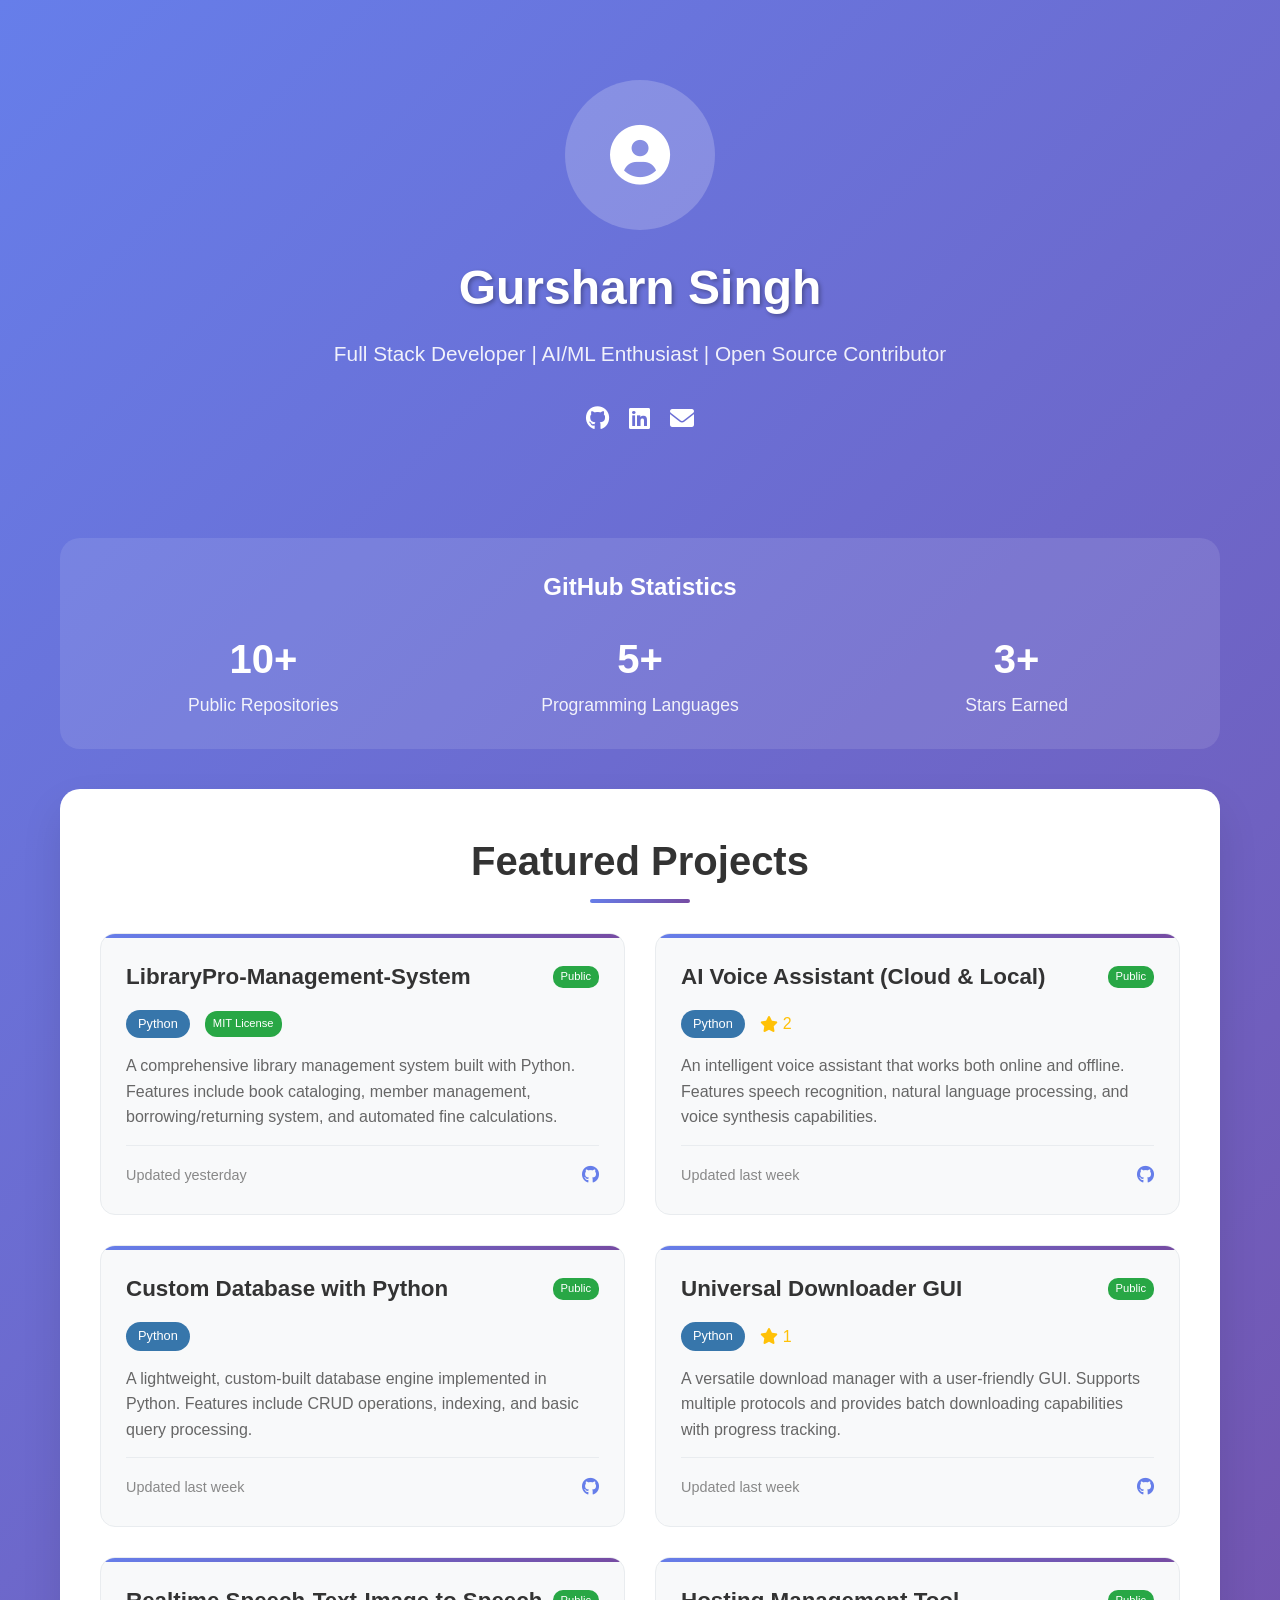
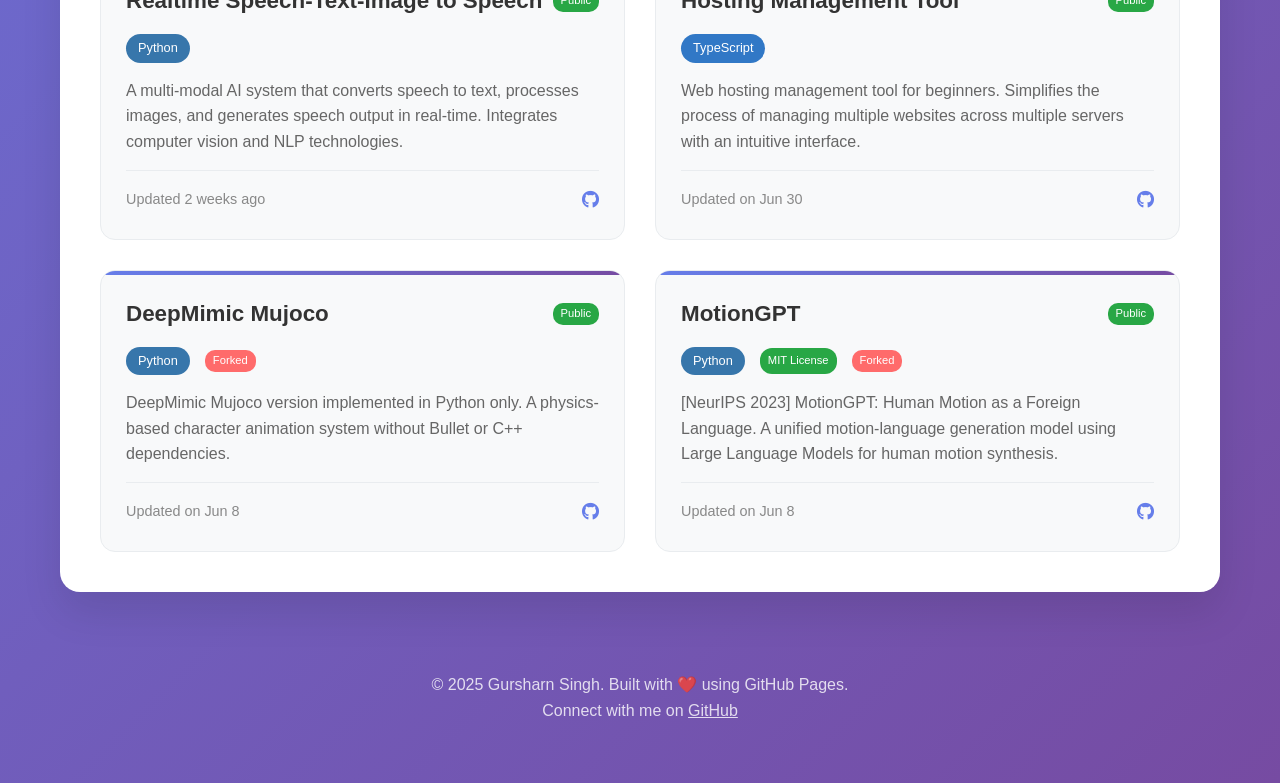
==== index.html @ 521e080c "webpage" ====
<!DOCTYPE html>
<html lang="en">
  <head>
    <meta charset="UTF-8" />
    <meta name="viewport" content="width=device-width, initial-scale=1.0" />
    <title>Gursharn Singh - Developer Portfolio</title>
    <link
      href="https://cdnjs.cloudflare.com/ajax/libs/font-awesome/6.0.0/css/all.min.css"
      rel="stylesheet"
    />
    <style>
      * {
        margin: 0;
        padding: 0;
        box-sizing: border-box;
      }

      body {
        font-family: "Segoe UI", Tahoma, Geneva, Verdana, sans-serif;
        line-height: 1.6;
        color: #333;
        background: linear-gradient(135deg, #667eea 0%, #764ba2 100%);
        min-height: 100vh;
      }

      .container {
        max-width: 1200px;
        margin: 0 auto;
        padding: 20px;
      }

      header {
        text-align: center;
        color: white;
        margin-bottom: 40px;
        padding: 60px 0;
      }

      .profile-img {
        width: 150px;
        height: 150px;
        border-radius: 50%;
        margin: 0 auto 20px;
        background: rgba(255, 255, 255, 0.2);
        display: flex;
        align-items: center;
        justify-content: center;
        font-size: 60px;
        color: white;
      }

      h1 {
        font-size: 3em;
        margin-bottom: 10px;
        text-shadow: 2px 2px 4px rgba(0, 0, 0, 0.3);
      }

      .tagline {
        font-size: 1.3em;
        opacity: 0.9;
        margin-bottom: 30px;
      }

      .social-links {
        display: flex;
        justify-content: center;
        gap: 20px;
        margin-top: 20px;
      }

      .social-links a {
        color: white;
        font-size: 1.5em;
        text-decoration: none;
        transition: transform 0.3s ease;
      }

      .social-links a:hover {
        transform: scale(1.2);
      }

      .projects-section {
        background: white;
        border-radius: 20px;
        padding: 40px;
        box-shadow: 0 20px 40px rgba(0, 0, 0, 0.1);
        margin-bottom: 40px;
      }

      .section-title {
        text-align: center;
        font-size: 2.5em;
        margin-bottom: 40px;
        color: #333;
        position: relative;
      }

      .section-title::after {
        content: "";
        position: absolute;
        bottom: -10px;
        left: 50%;
        transform: translateX(-50%);
        width: 100px;
        height: 4px;
        background: linear-gradient(135deg, #667eea 0%, #764ba2 100%);
        border-radius: 2px;
      }

      .projects-grid {
        display: grid;
        grid-template-columns: repeat(auto-fit, minmax(350px, 1fr));
        gap: 30px;
        margin-top: 40px;
      }

      .project-card {
        background: #f8f9fa;
        border-radius: 15px;
        padding: 25px;
        transition: all 0.3s ease;
        border: 1px solid #e9ecef;
        position: relative;
        overflow: hidden;
      }

      .project-card::before {
        content: "";
        position: absolute;
        top: 0;
        left: 0;
        width: 100%;
        height: 4px;
        background: linear-gradient(135deg, #667eea 0%, #764ba2 100%);
      }

      .project-card:hover {
        transform: translateY(-5px);
        box-shadow: 0 15px 30px rgba(0, 0, 0, 0.15);
      }

      .project-header {
        display: flex;
        align-items: center;
        justify-content: space-between;
        margin-bottom: 15px;
      }

      .project-title {
        font-size: 1.4em;
        font-weight: 600;
        color: #333;
        text-decoration: none;
      }

      .project-title:hover {
        color: #667eea;
      }

      .project-meta {
        display: flex;
        align-items: center;
        gap: 15px;
        margin-bottom: 15px;
      }

      .language-tag {
        background: #667eea;
        color: white;
        padding: 4px 12px;
        border-radius: 20px;
        font-size: 0.8em;
        font-weight: 500;
      }

      .language-tag.python {
        background: #3776ab;
      }

      .language-tag.typescript {
        background: #3178c6;
      }

      .license-tag {
        background: #28a745;
        color: white;
        padding: 4px 8px;
        border-radius: 12px;
        font-size: 0.7em;
      }

      .stars {
        display: flex;
        align-items: center;
        gap: 5px;
        color: #ffc107;
      }

      .project-description {
        color: #666;
        line-height: 1.6;
        margin-bottom: 15px;
      }

      .project-footer {
        display: flex;
        justify-content: space-between;
        align-items: center;
        padding-top: 15px;
        border-top: 1px solid #e9ecef;
      }

      .updated-time {
        color: #888;
        font-size: 0.9em;
      }

      .project-links {
        display: flex;
        gap: 10px;
      }

      .project-links a {
        color: #667eea;
        text-decoration: none;
        font-size: 1.1em;
        transition: color 0.3s ease;
      }

      .project-links a:hover {
        color: #764ba2;
      }

      .visibility-badge {
        background: #6c757d;
        color: white;
        padding: 2px 8px;
        border-radius: 10px;
        font-size: 0.7em;
        font-weight: 500;
      }

      .visibility-badge.public {
        background: #28a745;
      }

      .visibility-badge.private {
        background: #dc3545;
      }

      .stats-section {
        background: rgba(255, 255, 255, 0.1);
        border-radius: 20px;
        padding: 30px;
        text-align: center;
        color: white;
        margin-bottom: 40px;
      }

      .stats-grid {
        display: grid;
        grid-template-columns: repeat(auto-fit, minmax(200px, 1fr));
        gap: 30px;
        margin-top: 20px;
      }

      .stat-item {
        text-align: center;
      }

      .stat-number {
        font-size: 2.5em;
        font-weight: bold;
        display: block;
      }

      .stat-label {
        font-size: 1.1em;
        opacity: 0.9;
      }

      footer {
        text-align: center;
        color: white;
        padding: 40px 0;
        opacity: 0.8;
      }

      @media (max-width: 768px) {
        .container {
          padding: 10px;
        }

        h1 {
          font-size: 2.2em;
        }

        .projects-grid {
          grid-template-columns: 1fr;
          gap: 20px;
        }

        .project-header {
          flex-direction: column;
          align-items: flex-start;
        }
      }
    </style>
  </head>
  <body>
    <div class="container">
      <header>
        <div class="profile-img">
          <i class="fas fa-user-circle"></i>
        </div>
        <h1>Gursharn Singh</h1>
        <p class="tagline">
          Full Stack Developer | AI/ML Enthusiast | Open Source Contributor
        </p>
        <div class="social-links">
          <a
            href="https://github.com/GURSHARN219"
            target="_blank"
            title="GitHub"
          >
            <i class="fab fa-github"></i>
          </a>
          <a
            href="https://linkedin.com/in/gursharn219"
            target="_blank"
            title="LinkedIn"
          >
            <i class="fab fa-linkedin"></i>
          </a>
          <a href="mailto:your.email@example.com" title="Email">
            <i class="fas fa-envelope"></i>
          </a>
        </div>
      </header>

      <div class="stats-section">
        <h2>GitHub Statistics</h2>
        <div class="stats-grid">
          <div class="stat-item">
            <span class="stat-number">10+</span>
            <span class="stat-label">Public Repositories</span>
          </div>
          <div class="stat-item">
            <span class="stat-number">5+</span>
            <span class="stat-label">Programming Languages</span>
          </div>
          <div class="stat-item">
            <span class="stat-number">3+</span>
            <span class="stat-label">Stars Earned</span>
          </div>
        </div>
      </div>

      <section class="projects-section">
        <h2 class="section-title">Featured Projects</h2>
        <div class="projects-grid">
          <div class="project-card">
            <div class="project-header">
              <a
                href="https://github.com/GURSHARN219/LibraryPro-Management-System"
                class="project-title"
                target="_blank"
              >
                LibraryPro-Management-System
              </a>
              <span class="visibility-badge public">Public</span>
            </div>
            <div class="project-meta">
              <span class="language-tag python">Python</span>
              <span class="license-tag">MIT License</span>
            </div>
            <div class="project-description">
              A comprehensive library management system built with Python.
              Features include book cataloging, member management,
              borrowing/returning system, and automated fine calculations.
            </div>
            <div class="project-footer">
              <span class="updated-time">Updated yesterday</span>
              <div class="project-links">
                <a
                  href="https://github.com/GURSHARN219/LibraryPro-Management-System"
                  target="_blank"
                  title="View Repository"
                >
                  <i class="fab fa-github"></i>
                </a>
              </div>
            </div>
          </div>

          <div class="project-card">
            <div class="project-header">
              <a
                href="https://github.com/GURSHARN219/AI_voice_Assistant_both_cloud_local"
                class="project-title"
                target="_blank"
              >
                AI Voice Assistant (Cloud & Local)
              </a>
              <span class="visibility-badge public">Public</span>
            </div>
            <div class="project-meta">
              <span class="language-tag python">Python</span>
              <div class="stars">
                <i class="fas fa-star"></i>
                <span>2</span>
              </div>
            </div>
            <div class="project-description">
              An intelligent voice assistant that works both online and offline.
              Features speech recognition, natural language processing, and
              voice synthesis capabilities.
            </div>
            <div class="project-footer">
              <span class="updated-time">Updated last week</span>
              <div class="project-links">
                <a
                  href="https://github.com/GURSHARN219/AI_voice_Assistant_both_cloud_local"
                  target="_blank"
                  title="View Repository"
                >
                  <i class="fab fa-github"></i>
                </a>
              </div>
            </div>
          </div>

          <div class="project-card">
            <div class="project-header">
              <a
                href="https://github.com/GURSHARN219/custom-database-with-python"
                class="project-title"
                target="_blank"
              >
                Custom Database with Python
              </a>
              <span class="visibility-badge public">Public</span>
            </div>
            <div class="project-meta">
              <span class="language-tag python">Python</span>
            </div>
            <div class="project-description">
              A lightweight, custom-built database engine implemented in Python.
              Features include CRUD operations, indexing, and basic query
              processing.
            </div>
            <div class="project-footer">
              <span class="updated-time">Updated last week</span>
              <div class="project-links">
                <a
                  href="https://github.com/GURSHARN219/custom-database-with-python"
                  target="_blank"
                  title="View Repository"
                >
                  <i class="fab fa-github"></i>
                </a>
              </div>
            </div>
          </div>

          <div class="project-card">
            <div class="project-header">
              <a
                href="https://github.com/GURSHARN219/Universal-Downloader-GUI"
                class="project-title"
                target="_blank"
              >
                Universal Downloader GUI
              </a>
              <span class="visibility-badge public">Public</span>
            </div>
            <div class="project-meta">
              <span class="language-tag python">Python</span>
              <div class="stars">
                <i class="fas fa-star"></i>
                <span>1</span>
              </div>
            </div>
            <div class="project-description">
              A versatile download manager with a user-friendly GUI. Supports
              multiple protocols and provides batch downloading capabilities
              with progress tracking.
            </div>
            <div class="project-footer">
              <span class="updated-time">Updated last week</span>
              <div class="project-links">
                <a
                  href="https://github.com/GURSHARN219/Universal-Downloader-GUI"
                  target="_blank"
                  title="View Repository"
                >
                  <i class="fab fa-github"></i>
                </a>
              </div>
            </div>
          </div>

          <div class="project-card">
            <div class="project-header">
              <a
                href="https://github.com/GURSHARN219/realtime_speech-text-img2Speech"
                class="project-title"
                target="_blank"
              >
                Realtime Speech-Text-Image to Speech
              </a>
              <span class="visibility-badge public">Public</span>
            </div>
            <div class="project-meta">
              <span class="language-tag python">Python</span>
            </div>
            <div class="project-description">
              A multi-modal AI system that converts speech to text, processes
              images, and generates speech output in real-time. Integrates
              computer vision and NLP technologies.
            </div>
            <div class="project-footer">
              <span class="updated-time">Updated 2 weeks ago</span>
              <div class="project-links">
                <a
                  href="https://github.com/GURSHARN219/realtime_speech-text-img2Speech"
                  target="_blank"
                  title="View Repository"
                >
                  <i class="fab fa-github"></i>
                </a>
              </div>
            </div>
          </div>

          <div class="project-card">
            <div class="project-header">
              <a
                href="https://github.com/GURSHARN219/hosting-manage"
                class="project-title"
                target="_blank"
              >
                Hosting Management Tool
              </a>
              <span class="visibility-badge public">Public</span>
            </div>
            <div class="project-meta">
              <span class="language-tag typescript">TypeScript</span>
            </div>
            <div class="project-description">
              Web hosting management tool for beginners. Simplifies the process
              of managing multiple websites across multiple servers with an
              intuitive interface.
            </div>
            <div class="project-footer">
              <span class="updated-time">Updated on Jun 30</span>
              <div class="project-links">
                <a
                  href="https://github.com/GURSHARN219/hosting-manage"
                  target="_blank"
                  title="View Repository"
                >
                  <i class="fab fa-github"></i>
                </a>
              </div>
            </div>
          </div>

          <div class="project-card">
            <div class="project-header">
              <a
                href="https://github.com/GURSHARN219/DeepMimic_mujoco"
                class="project-title"
                target="_blank"
              >
                DeepMimic Mujoco
              </a>
              <span class="visibility-badge public">Public</span>
            </div>
            <div class="project-meta">
              <span class="language-tag python">Python</span>
              <span
                style="
                  background: #ff6b6b;
                  color: white;
                  padding: 2px 8px;
                  border-radius: 10px;
                  font-size: 0.7em;
                "
                >Forked</span
              >
            </div>
            <div class="project-description">
              DeepMimic Mujoco version implemented in Python only. A
              physics-based character animation system without Bullet or C++
              dependencies.
            </div>
            <div class="project-footer">
              <span class="updated-time">Updated on Jun 8</span>
              <div class="project-links">
                <a
                  href="https://github.com/GURSHARN219/DeepMimic_mujoco"
                  target="_blank"
                  title="View Repository"
                >
                  <i class="fab fa-github"></i>
                </a>
              </div>
            </div>
          </div>

          <div class="project-card">
            <div class="project-header">
              <a
                href="https://github.com/GURSHARN219/MotionGPT"
                class="project-title"
                target="_blank"
              >
                MotionGPT
              </a>
              <span class="visibility-badge public">Public</span>
            </div>
            <div class="project-meta">
              <span class="language-tag python">Python</span>
              <span class="license-tag">MIT License</span>
              <span
                style="
                  background: #ff6b6b;
                  color: white;
                  padding: 2px 8px;
                  border-radius: 10px;
                  font-size: 0.7em;
                "
                >Forked</span
              >
            </div>
            <div class="project-description">
              [NeurIPS 2023] MotionGPT: Human Motion as a Foreign Language. A
              unified motion-language generation model using Large Language
              Models for human motion synthesis.
            </div>
            <div class="project-footer">
              <span class="updated-time">Updated on Jun 8</span>
              <div class="project-links">
                <a
                  href="https://github.com/GURSHARN219/MotionGPT"
                  target="_blank"
                  title="View Repository"
                >
                  <i class="fab fa-github"></i>
                </a>
              </div>
            </div>
          </div>
        </div>
      </section>

      <footer>
        <p>&copy; 2025 Gursharn Singh. Built with ❤️ using GitHub Pages.</p>
        <p>
          Connect with me on
          <a
            href="https://github.com/GURSHARN219"
            style="color: #fff; text-decoration: underline"
            >GitHub</a
          >
        </p>
      </footer>
    </div>

    <script>
      // Add smooth scrolling
      document.querySelectorAll('a[href^="#"]').forEach((anchor) => {
        anchor.addEventListener("click", function (e) {
          e.preventDefault();
          document.querySelector(this.getAttribute("href")).scrollIntoView({
            behavior: "smooth",
          });
        });
      });

      // Add loading animation for project cards
      const observerOptions = {
        threshold: 0.1,
        rootMargin: "0px 0px -50px 0px",
      };

      const observer = new IntersectionObserver((entries) => {
        entries.forEach((entry) => {
          if (entry.isIntersecting) {
            entry.target.style.opacity = "1";
            entry.target.style.transform = "translateY(0)";
          }
        });
      }, observerOptions);

      // Initially hide project cards and observe them
      document.querySelectorAll(".project-card").forEach((card, index) => {
        card.style.opacity = "0";
        card.style.transform = "translateY(30px)";
        card.style.transition = `opacity 0.6s ease ${
          index * 0.1
        }s, transform 0.6s ease ${index * 0.1}s`;
        observer.observe(card);
      });
    </script>
  </body>
</html>
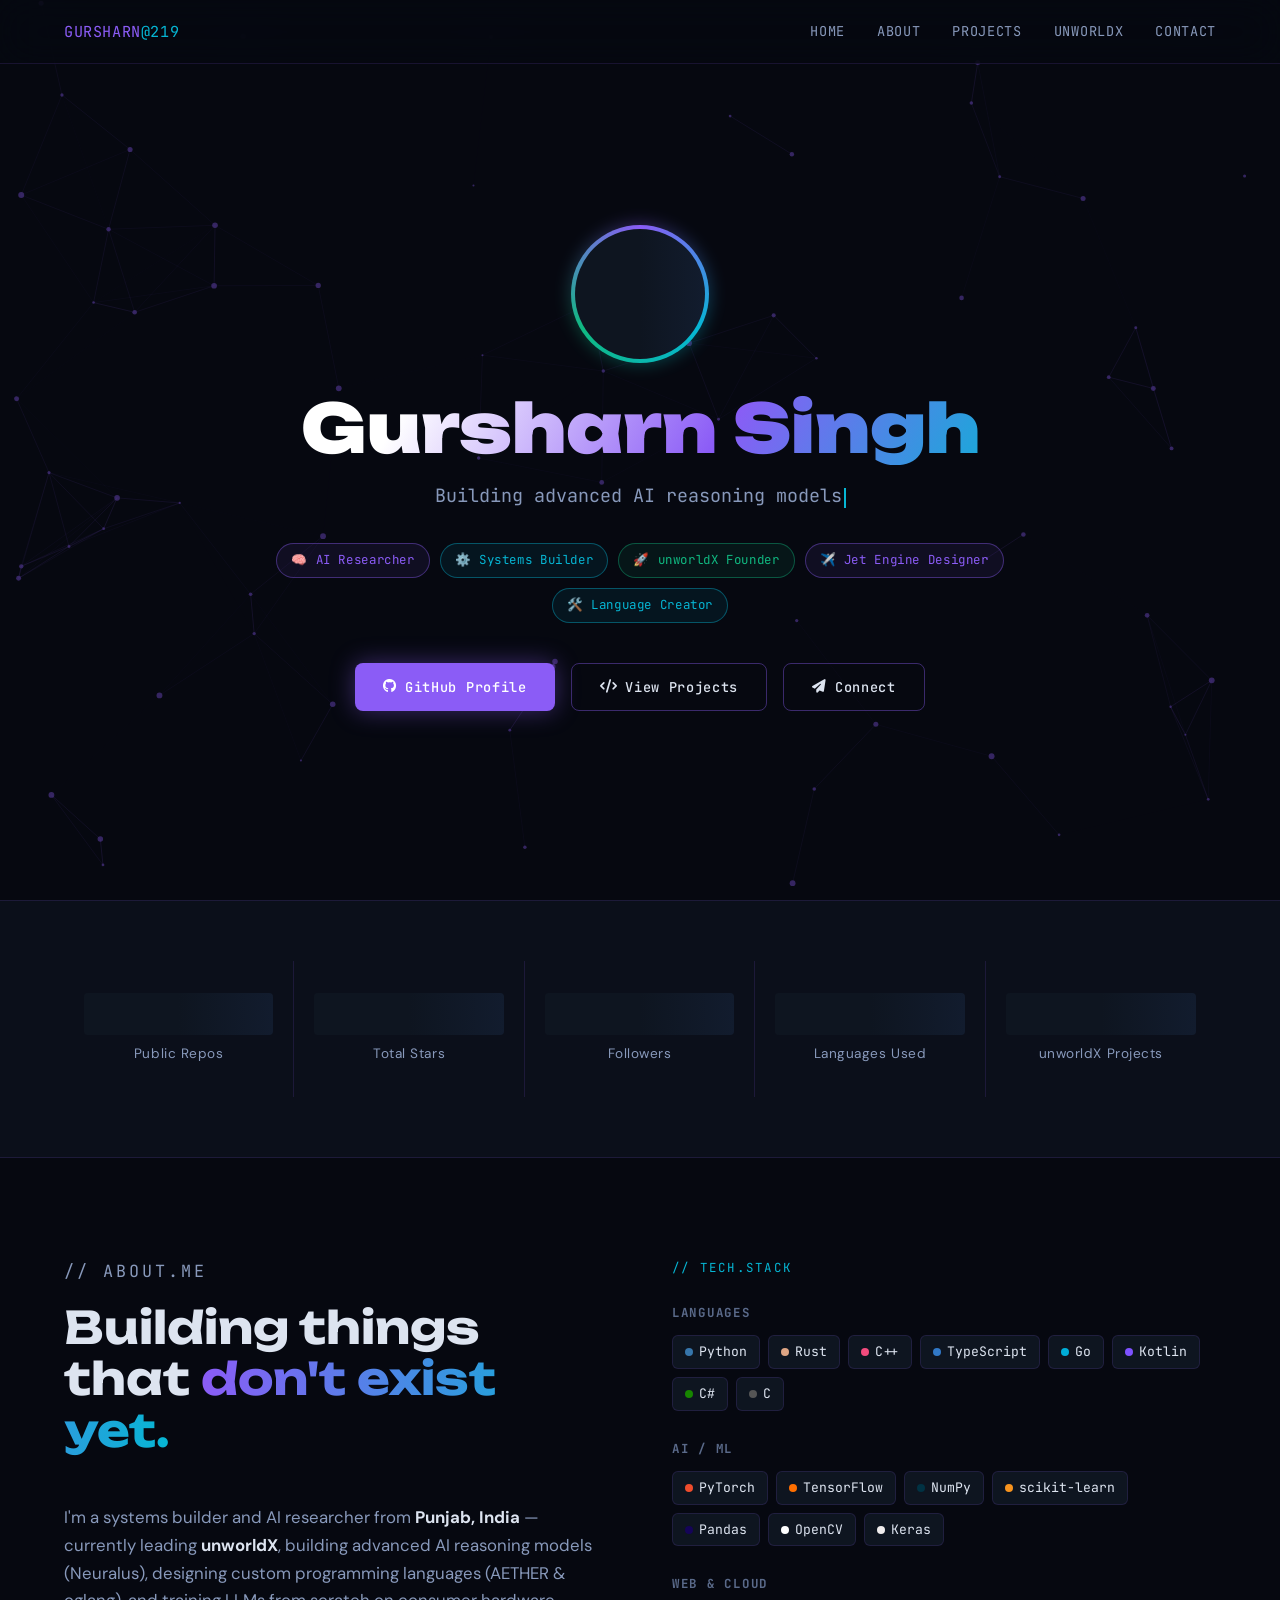
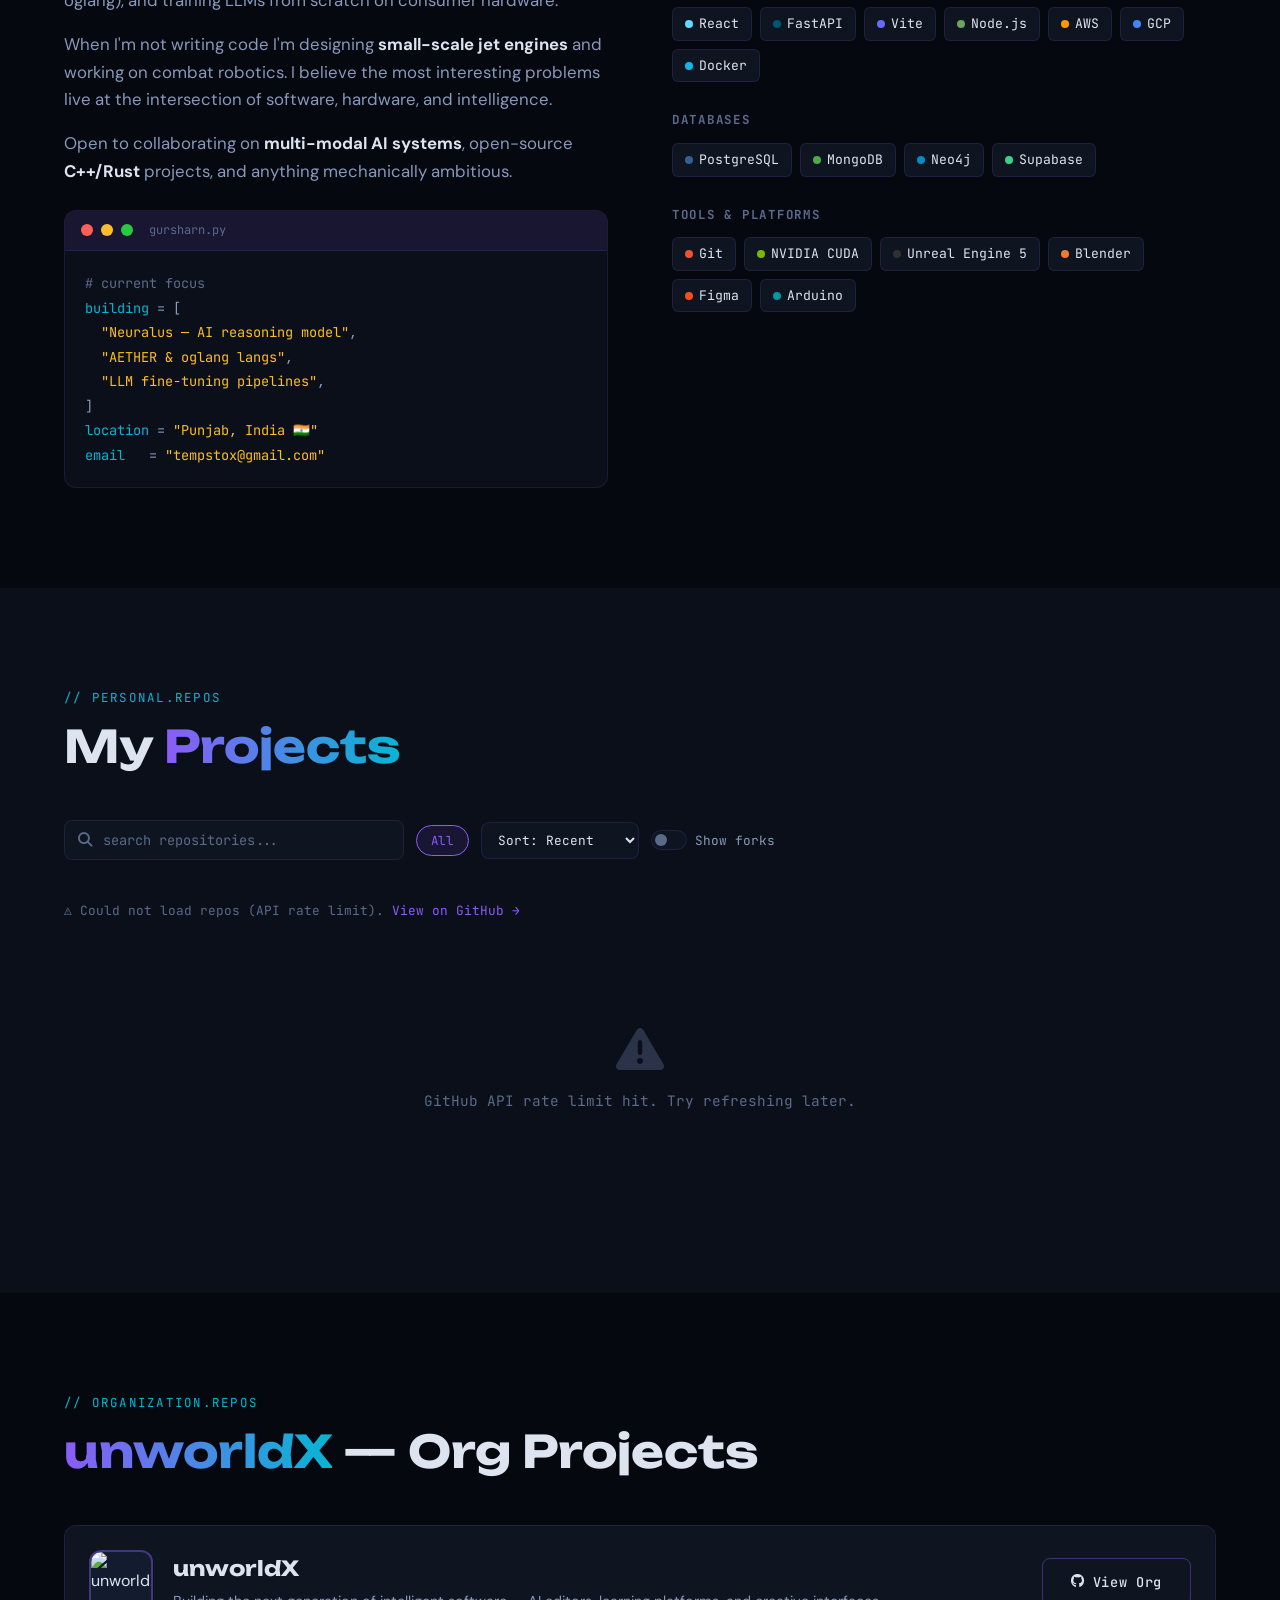
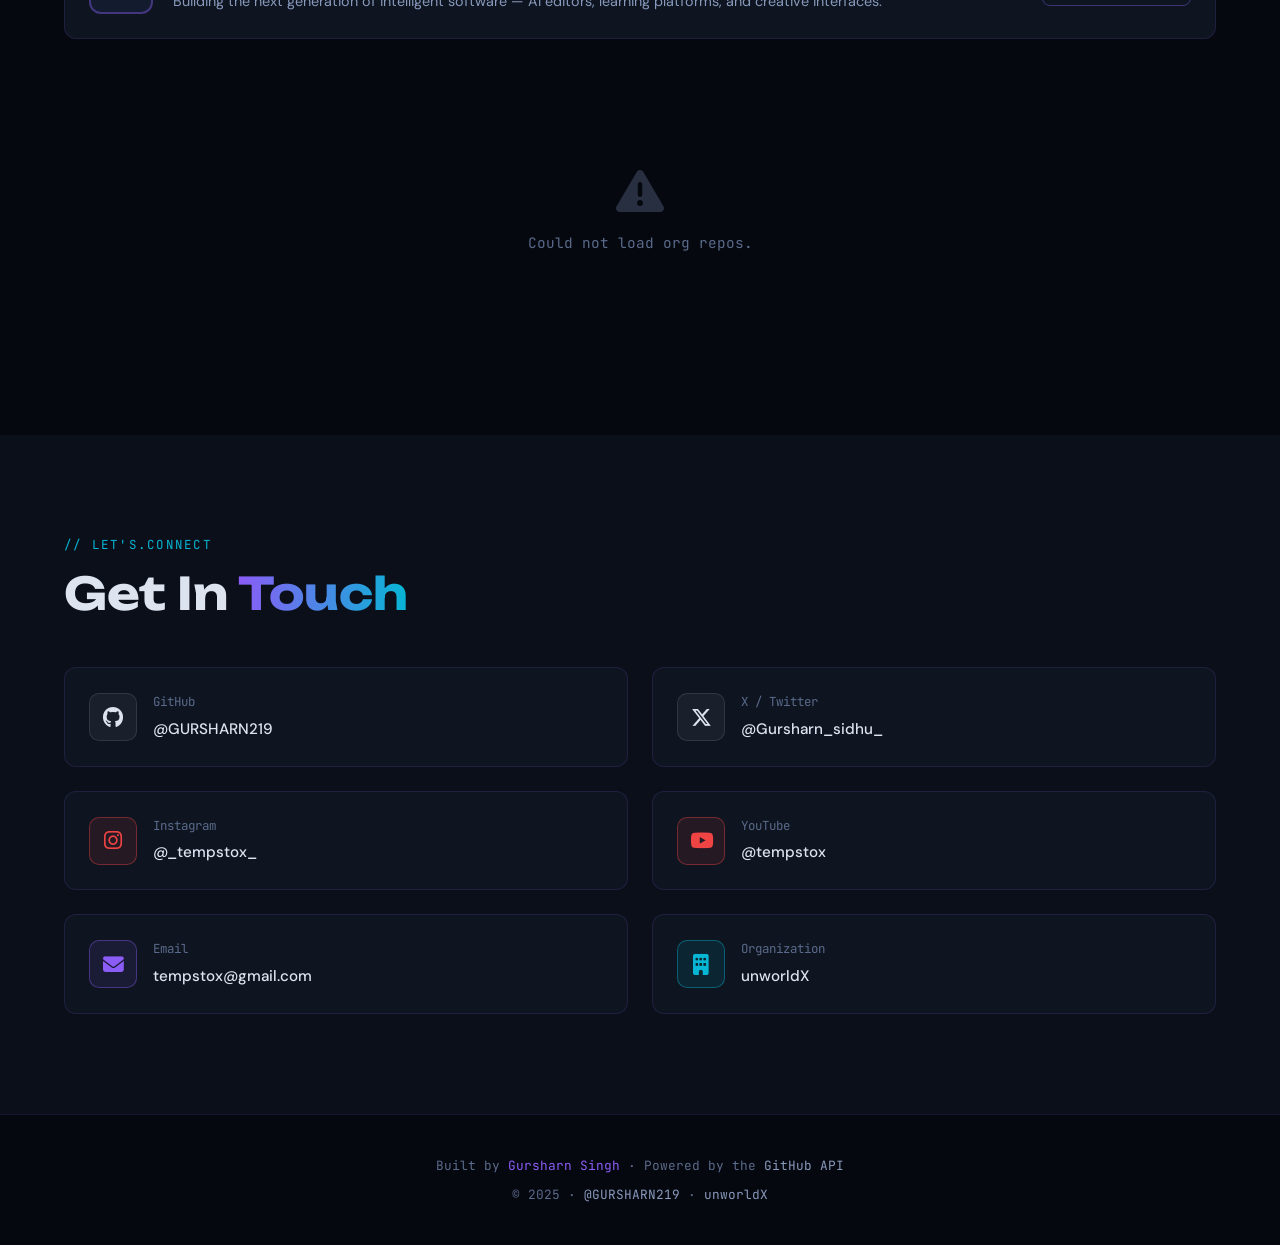
==== commit 6e5865b9: "update" ====
--- a/index.html
+++ b/index.html
@@ -1,708 +1,1242 @@
 <!DOCTYPE html>
 <html lang="en">
-  <head>
-    <meta charset="UTF-8" />
-    <meta name="viewport" content="width=device-width, initial-scale=1.0" />
-    <title>Gursharn Singh - Developer Portfolio</title>
-    <link
-      href="https://cdnjs.cloudflare.com/ajax/libs/font-awesome/6.0.0/css/all.min.css"
-      rel="stylesheet"
-    />
-    <style>
-      * {
-        margin: 0;
-        padding: 0;
-        box-sizing: border-box;
-      }
-
-      body {
-        font-family: "Segoe UI", Tahoma, Geneva, Verdana, sans-serif;
-        line-height: 1.6;
-        color: #333;
-        background: linear-gradient(135deg, #667eea 0%, #764ba2 100%);
-        min-height: 100vh;
-      }
-
-      .container {
-        max-width: 1200px;
-        margin: 0 auto;
-        padding: 20px;
-      }
-
-      header {
-        text-align: center;
-        color: white;
-        margin-bottom: 40px;
-        padding: 60px 0;
-      }
-
-      .profile-img {
-        width: 150px;
-        height: 150px;
-        border-radius: 50%;
-        margin: 0 auto 20px;
-        background: rgba(255, 255, 255, 0.2);
-        display: flex;
-        align-items: center;
-        justify-content: center;
-        font-size: 60px;
-        color: white;
-      }
-
-      h1 {
-        font-size: 3em;
-        margin-bottom: 10px;
-        text-shadow: 2px 2px 4px rgba(0, 0, 0, 0.3);
-      }
-
-      .tagline {
-        font-size: 1.3em;
-        opacity: 0.9;
-        margin-bottom: 30px;
-      }
-
-      .social-links {
-        display: flex;
-        justify-content: center;
-        gap: 20px;
-        margin-top: 20px;
-      }
-
-      .social-links a {
-        color: white;
-        font-size: 1.5em;
-        text-decoration: none;
-        transition: transform 0.3s ease;
-      }
-
-      .social-links a:hover {
-        transform: scale(1.2);
-      }
-
-      .projects-section {
-        background: white;
-        border-radius: 20px;
-        padding: 40px;
-        box-shadow: 0 20px 40px rgba(0, 0, 0, 0.1);
-        margin-bottom: 40px;
-      }
-
-      .section-title {
-        text-align: center;
-        font-size: 2.5em;
-        margin-bottom: 40px;
-        color: #333;
-        position: relative;
-      }
-
-      .section-title::after {
-        content: "";
-        position: absolute;
-        bottom: -10px;
-        left: 50%;
-        transform: translateX(-50%);
-        width: 100px;
-        height: 4px;
-        background: linear-gradient(135deg, #667eea 0%, #764ba2 100%);
-        border-radius: 2px;
-      }
-
-      .projects-grid {
-        display: grid;
-        grid-template-columns: repeat(auto-fit, minmax(350px, 1fr));
-        gap: 30px;
-        margin-top: 40px;
-      }
-
-      .project-card {
-        background: #f8f9fa;
-        border-radius: 15px;
-        padding: 25px;
-        transition: all 0.3s ease;
-        border: 1px solid #e9ecef;
-        position: relative;
-        overflow: hidden;
-      }
-
-      .project-card::before {
-        content: "";
-        position: absolute;
-        top: 0;
-        left: 0;
-        width: 100%;
-        height: 4px;
-        background: linear-gradient(135deg, #667eea 0%, #764ba2 100%);
-      }
-
-      .project-card:hover {
-        transform: translateY(-5px);
-        box-shadow: 0 15px 30px rgba(0, 0, 0, 0.15);
-      }
-
-      .project-header {
-        display: flex;
-        align-items: center;
-        justify-content: space-between;
-        margin-bottom: 15px;
-      }
-
-      .project-title {
-        font-size: 1.4em;
-        font-weight: 600;
-        color: #333;
-        text-decoration: none;
-      }
-
-      .project-title:hover {
-        color: #667eea;
-      }
-
-      .project-meta {
-        display: flex;
-        align-items: center;
-        gap: 15px;
-        margin-bottom: 15px;
-      }
-
-      .language-tag {
-        background: #667eea;
-        color: white;
-        padding: 4px 12px;
-        border-radius: 20px;
-        font-size: 0.8em;
-        font-weight: 500;
-      }
-
-      .language-tag.python {
-        background: #3776ab;
-      }
-
-      .language-tag.typescript {
-        background: #3178c6;
-      }
-
-      .license-tag {
-        background: #28a745;
-        color: white;
-        padding: 4px 8px;
-        border-radius: 12px;
-        font-size: 0.7em;
-      }
-
-      .stars {
-        display: flex;
-        align-items: center;
-        gap: 5px;
-        color: #ffc107;
-      }
-
-      .project-description {
-        color: #666;
-        line-height: 1.6;
-        margin-bottom: 15px;
-      }
-
-      .project-footer {
-        display: flex;
-        justify-content: space-between;
-        align-items: center;
-        padding-top: 15px;
-        border-top: 1px solid #e9ecef;
-      }
-
-      .updated-time {
-        color: #888;
-        font-size: 0.9em;
-      }
-
-      .project-links {
-        display: flex;
-        gap: 10px;
-      }
-
-      .project-links a {
-        color: #667eea;
-        text-decoration: none;
-        font-size: 1.1em;
-        transition: color 0.3s ease;
-      }
-
-      .project-links a:hover {
-        color: #764ba2;
-      }
-
-      .visibility-badge {
-        background: #6c757d;
-        color: white;
-        padding: 2px 8px;
-        border-radius: 10px;
-        font-size: 0.7em;
-        font-weight: 500;
-      }
-
-      .visibility-badge.public {
-        background: #28a745;
-      }
-
-      .visibility-badge.private {
-        background: #dc3545;
-      }
-
-      .stats-section {
-        background: rgba(255, 255, 255, 0.1);
-        border-radius: 20px;
-        padding: 30px;
-        text-align: center;
-        color: white;
-        margin-bottom: 40px;
-      }
-
-      .stats-grid {
-        display: grid;
-        grid-template-columns: repeat(auto-fit, minmax(200px, 1fr));
-        gap: 30px;
-        margin-top: 20px;
-      }
-
-      .stat-item {
-        text-align: center;
-      }
-
-      .stat-number {
-        font-size: 2.5em;
-        font-weight: bold;
-        display: block;
-      }
-
-      .stat-label {
-        font-size: 1.1em;
-        opacity: 0.9;
-      }
-
-      footer {
-        text-align: center;
-        color: white;
-        padding: 40px 0;
-        opacity: 0.8;
-      }
-
-      @media (max-width: 768px) {
-        .container {
-          padding: 10px;
-        }
-
-        h1 {
-          font-size: 2.2em;
-        }
-
-        .projects-grid {
-          grid-template-columns: 1fr;
-          gap: 20px;
-        }
-
-        .project-header {
-          flex-direction: column;
-          align-items: flex-start;
-        }
-      }
-    </style>
-  </head>
-  <body>
-    <div class="container">
-      <header>
-        <div class="profile-img">
-          <i class="fas fa-user-circle"></i>
-        </div>
-        <h1>Gursharn Singh</h1>
-        <p class="tagline">
-          Full Stack Developer | AI/ML Enthusiast | Open Source Contributor
-        </p>
-        <div class="social-links">
-          <a
-            href="https://github.com/GURSHARN219"
-            target="_blank"
-            title="GitHub"
-          >
-            <i class="fab fa-github"></i>
-          </a>
-          <a
-            href="https://linkedin.com/in/gursharn219"
-            target="_blank"
-            title="LinkedIn"
-          >
-            <i class="fab fa-linkedin"></i>
-          </a>
-          <a href="mailto:your.email@example.com" title="Email">
-            <i class="fas fa-envelope"></i>
-          </a>
-        </div>
-      </header>
-
-      <div class="stats-section">
-        <h2>GitHub Statistics</h2>
-        <div class="stats-grid">
-          <div class="stat-item">
-            <span class="stat-number">10+</span>
-            <span class="stat-label">Public Repositories</span>
+<head>
+  <meta charset="UTF-8" />
+  <meta name="viewport" content="width=device-width, initial-scale=1.0" />
+  <title>Gursharn Singh — Builder & AI Researcher</title>
+  <link rel="preconnect" href="https://fonts.googleapis.com" />
+  <link rel="preconnect" href="https://fonts.gstatic.com" crossorigin />
+  <link href="https://fonts.googleapis.com/css2?family=Unbounded:wght@400;600;700;900&family=DM+Sans:ital,opsz,wght@0,9..40,300;0,9..40,400;0,9..40,500;1,9..40,300&family=JetBrains+Mono:wght@400;500;600&display=swap" rel="stylesheet" />
+  <link href="https://cdnjs.cloudflare.com/ajax/libs/font-awesome/6.5.0/css/all.min.css" rel="stylesheet" />
+  <style>
+    /* ─── CSS VARIABLES ──────────────────────────────────────────────── */
+    :root {
+      --bg:        #060810;
+      --surface:   #0b0f1a;
+      --card:      #0e1520;
+      --card-h:    #121c2e;
+      --border:    rgba(139,92,246,.14);
+      --border-h:  rgba(139,92,246,.4);
+      --accent:    #8b5cf6;
+      --accent2:   #06b6d4;
+      --accent3:   #10b981;
+      --glow:      rgba(139,92,246,.25);
+      --text:      #dde4f0;
+      --muted:     #5a6a8a;
+      --muted2:    #8899bb;
+      --font-head: 'Unbounded', sans-serif;
+      --font-body: 'DM Sans', sans-serif;
+      --font-mono: 'JetBrains Mono', monospace;
+    }
+
+    /* ─── RESET ──────────────────────────────────────────────────────── */
+    *, *::before, *::after { box-sizing: border-box; margin: 0; padding: 0; }
+    html { scroll-behavior: smooth; }
+    body {
+      font-family: var(--font-body);
+      background: var(--bg);
+      color: var(--text);
+      line-height: 1.65;
+      overflow-x: hidden;
+    }
+    a { color: inherit; text-decoration: none; }
+    img { display: block; }
+
+    /* ─── SCROLLBAR ──────────────────────────────────────────────────── */
+    ::-webkit-scrollbar { width: 6px; }
+    ::-webkit-scrollbar-track { background: var(--bg); }
+    ::-webkit-scrollbar-thumb { background: var(--accent); border-radius: 3px; }
+
+    /* ─── NAV ────────────────────────────────────────────────────────── */
+    nav {
+      position: fixed; top: 0; left: 0; right: 0; z-index: 100;
+      display: flex; align-items: center; justify-content: space-between;
+      padding: 0 5%;
+      height: 64px;
+      background: rgba(6,8,16,.75);
+      backdrop-filter: blur(20px);
+      border-bottom: 1px solid var(--border);
+      transition: background .3s;
+    }
+    .nav-logo {
+      font-family: var(--font-mono);
+      font-size: .95rem;
+      color: var(--accent);
+      letter-spacing: .04em;
+    }
+    .nav-logo span { color: var(--accent2); }
+    .nav-links { display: flex; gap: 2rem; list-style: none; }
+    .nav-links a {
+      font-size: .85rem;
+      color: var(--muted2);
+      letter-spacing: .05em;
+      transition: color .2s;
+      text-transform: uppercase;
+      font-family: var(--font-mono);
+    }
+    .nav-links a:hover { color: var(--accent); }
+    .nav-toggle { display: none; background: none; border: none; color: var(--text); font-size: 1.2rem; cursor: pointer; }
+
+    /* ─── CANVAS HERO ────────────────────────────────────────────────── */
+    #hero {
+      position: relative;
+      min-height: 100vh;
+      display: flex; align-items: center; justify-content: center;
+      overflow: hidden;
+    }
+    #neural-canvas {
+      position: absolute; inset: 0;
+      width: 100%; height: 100%;
+      opacity: .5;
+    }
+    .hero-content {
+      position: relative; z-index: 2;
+      text-align: center;
+      padding: 120px 5% 80px;
+      max-width: 900px;
+      margin: 0 auto;
+    }
+    .avatar-ring {
+      position: relative;
+      width: 130px; height: 130px;
+      margin: 0 auto 32px;
+    }
+    .avatar-ring::before {
+      content: '';
+      position: absolute; inset: -4px;
+      border-radius: 50%;
+      background: conic-gradient(var(--accent), var(--accent2), var(--accent3), var(--accent));
+      animation: spin 4s linear infinite;
+    }
+    .avatar-ring::after {
+      content: '';
+      position: absolute; inset: -6px;
+      border-radius: 50%;
+      background: conic-gradient(var(--accent), var(--accent2), var(--accent3), var(--accent));
+      opacity: .3;
+      filter: blur(8px);
+      animation: spin 4s linear infinite;
+    }
+    @keyframes spin { to { transform: rotate(360deg); } }
+    .avatar-img {
+      position: relative; z-index: 1;
+      width: 130px; height: 130px;
+      border-radius: 50%;
+      border: 3px solid var(--bg);
+      object-fit: cover;
+      background: var(--card);
+    }
+    .avatar-skeleton {
+      position: absolute; inset: 0; z-index: 1;
+      border-radius: 50%;
+      background: linear-gradient(90deg, var(--card) 25%, var(--card-h) 50%, var(--card) 75%);
+      background-size: 200% 100%;
+      animation: shimmer 1.5s infinite;
+    }
+
+    .hero-name {
+      font-family: var(--font-head);
+      font-size: clamp(2.2rem, 6vw, 4.2rem);
+      font-weight: 900;
+      line-height: 1.1;
+      background: linear-gradient(120deg, #fff 20%, var(--accent) 60%, var(--accent2) 100%);
+      -webkit-background-clip: text;
+      -webkit-text-fill-color: transparent;
+      background-clip: text;
+      margin-bottom: 16px;
+    }
+    .typing-wrapper {
+      font-family: var(--font-mono);
+      font-size: clamp(.9rem, 2.5vw, 1.15rem);
+      color: var(--muted2);
+      margin-bottom: 32px;
+      min-height: 1.6em;
+    }
+    .typing-cursor {
+      display: inline-block;
+      width: 2px; height: 1.1em;
+      background: var(--accent2);
+      vertical-align: text-bottom;
+      animation: blink .7s step-end infinite;
+      margin-left: 2px;
+    }
+    @keyframes blink { 50% { opacity: 0; } }
+
+    .hero-badges {
+      display: flex; flex-wrap: wrap; justify-content: center; gap: 10px;
+      margin-bottom: 40px;
+    }
+    .badge {
+      font-family: var(--font-mono);
+      font-size: .78rem;
+      padding: 6px 14px;
+      border-radius: 20px;
+      border: 1px solid var(--border-h);
+      color: var(--accent);
+      background: rgba(139,92,246,.08);
+      letter-spacing: .05em;
+      transition: all .25s;
+    }
+    .badge:hover { background: rgba(139,92,246,.18); transform: translateY(-1px); }
+    .badge.cyan { color: var(--accent2); border-color: rgba(6,182,212,.4); background: rgba(6,182,212,.08); }
+    .badge.cyan:hover { background: rgba(6,182,212,.18); }
+    .badge.green { color: var(--accent3); border-color: rgba(16,185,129,.4); background: rgba(16,185,129,.08); }
+
+    .hero-cta { display: flex; justify-content: center; gap: 16px; flex-wrap: wrap; }
+    .btn {
+      display: inline-flex; align-items: center; gap: 8px;
+      padding: 12px 28px; border-radius: 8px;
+      font-family: var(--font-mono); font-size: .85rem; font-weight: 500;
+      letter-spacing: .05em; transition: all .25s; cursor: pointer;
+      border: none;
+    }
+    .btn-primary {
+      background: var(--accent);
+      color: #fff;
+      box-shadow: 0 0 24px rgba(139,92,246,.4);
+    }
+    .btn-primary:hover { background: #7c3aed; box-shadow: 0 0 36px rgba(139,92,246,.6); transform: translateY(-2px); }
+    .btn-outline {
+      background: transparent;
+      color: var(--text);
+      border: 1px solid var(--border-h);
+    }
+    .btn-outline:hover { border-color: var(--accent2); color: var(--accent2); transform: translateY(-2px); }
+
+    /* ─── SECTION LAYOUT ─────────────────────────────────────────────── */
+    section { padding: 100px 5%; }
+    .section-inner { max-width: 1200px; margin: 0 auto; }
+    .section-label {
+      font-family: var(--font-mono);
+      font-size: .78rem;
+      color: var(--accent2);
+      letter-spacing: .18em;
+      text-transform: uppercase;
+      margin-bottom: 12px;
+    }
+    .section-title {
+      font-family: var(--font-head);
+      font-size: clamp(1.8rem, 4vw, 2.8rem);
+      font-weight: 700;
+      margin-bottom: 48px;
+      line-height: 1.15;
+    }
+    .section-title em {
+      font-style: normal;
+      background: linear-gradient(90deg, var(--accent), var(--accent2));
+      -webkit-background-clip: text;
+      -webkit-text-fill-color: transparent;
+      background-clip: text;
+    }
+
+    /* ─── STATS STRIP ────────────────────────────────────────────────── */
+    #stats {
+      padding: 60px 5%;
+      background: var(--surface);
+      border-top: 1px solid var(--border);
+      border-bottom: 1px solid var(--border);
+    }
+    .stats-grid {
+      max-width: 1200px; margin: 0 auto;
+      display: grid; grid-template-columns: repeat(auto-fit, minmax(180px, 1fr)); gap: 0;
+    }
+    .stat-card {
+      text-align: center; padding: 32px 20px;
+      border-right: 1px solid var(--border);
+      position: relative;
+      transition: background .25s;
+    }
+    .stat-card:last-child { border-right: none; }
+    .stat-card:hover { background: rgba(139,92,246,.05); }
+    .stat-num {
+      font-family: var(--font-head);
+      font-size: 2.6rem;
+      font-weight: 900;
+      background: linear-gradient(120deg, var(--accent), var(--accent2));
+      -webkit-background-clip: text;
+      -webkit-text-fill-color: transparent;
+      background-clip: text;
+      line-height: 1;
+      margin-bottom: 8px;
+    }
+    .stat-lbl { font-size: .85rem; color: var(--muted2); letter-spacing: .04em; }
+    .stat-skeleton .stat-num {
+      background: linear-gradient(90deg, var(--card) 25%, var(--card-h) 50%, var(--card) 75%);
+      background-size: 200% 100%;
+      animation: shimmer 1.5s infinite;
+      -webkit-text-fill-color: transparent;
+      border-radius: 4px;
+    }
+
+    /* ─── ABOUT ──────────────────────────────────────────────────────── */
+    #about .about-grid {
+      display: grid; grid-template-columns: 1fr 1fr; gap: 64px; align-items: start;
+    }
+    .about-text p { color: var(--muted2); margin-bottom: 16px; font-size: 1.05rem; }
+    .about-text p strong { color: var(--text); }
+    .terminal-block {
+      background: var(--surface);
+      border: 1px solid var(--border);
+      border-radius: 12px;
+      overflow: hidden;
+      margin-top: 24px;
+    }
+    .terminal-bar {
+      background: rgba(139,92,246,.1);
+      padding: 10px 16px;
+      display: flex; align-items: center; gap: 8px;
+      border-bottom: 1px solid var(--border);
+    }
+    .dot { width: 12px; height: 12px; border-radius: 50%; }
+    .dot.red { background: #ff5f57; }
+    .dot.yellow { background: #ffbd2e; }
+    .dot.green { background: #28c940; }
+    .terminal-body {
+      padding: 20px;
+      font-family: var(--font-mono);
+      font-size: .85rem;
+      line-height: 1.8;
+      color: var(--muted2);
+    }
+    .terminal-body .cmd { color: var(--accent3); }
+    .terminal-body .str { color: #fbbf24; }
+    .terminal-body .key { color: var(--accent2); }
+    .terminal-body .cmt { color: var(--muted); }
+
+    .skills-wrap { }
+    .skills-group { margin-bottom: 28px; }
+    .skills-group h4 {
+      font-family: var(--font-mono);
+      font-size: .78rem;
+      color: var(--muted);
+      letter-spacing: .14em;
+      text-transform: uppercase;
+      margin-bottom: 12px;
+    }
+    .skill-chips { display: flex; flex-wrap: wrap; gap: 8px; }
+    .chip {
+      display: flex; align-items: center; gap: 6px;
+      padding: 5px 12px; border-radius: 6px;
+      font-size: .82rem; font-family: var(--font-mono);
+      background: var(--card);
+      border: 1px solid var(--border);
+      transition: all .2s;
+    }
+    .chip:hover { border-color: var(--border-h); background: var(--card-h); transform: translateY(-1px); }
+    .chip-dot { width: 8px; height: 8px; border-radius: 50%; flex-shrink: 0; }
+
+    /* ─── PROJECTS ───────────────────────────────────────────────────── */
+    #projects { background: var(--surface); }
+    .filter-bar {
+      display: flex; flex-wrap: wrap; gap: 12px;
+      align-items: center; margin-bottom: 40px;
+    }
+    .search-wrap {
+      position: relative; flex: 1; min-width: 200px; max-width: 340px;
+    }
+    .search-wrap i {
+      position: absolute; left: 14px; top: 50%; transform: translateY(-50%);
+      color: var(--muted); font-size: .9rem;
+    }
+    .search-input {
+      width: 100%;
+      padding: 10px 14px 10px 38px;
+      background: var(--card); border: 1px solid var(--border);
+      border-radius: 8px; color: var(--text);
+      font-family: var(--font-mono); font-size: .85rem;
+      transition: border .2s;
+      outline: none;
+    }
+    .search-input:focus { border-color: var(--accent); }
+    .search-input::placeholder { color: var(--muted); }
+
+    .lang-filters { display: flex; flex-wrap: wrap; gap: 8px; }
+    .lang-btn {
+      padding: 6px 14px; border-radius: 20px;
+      background: var(--card); border: 1px solid var(--border);
+      color: var(--muted2); font-family: var(--font-mono); font-size: .78rem;
+      cursor: pointer; transition: all .2s; letter-spacing: .04em;
+      display: flex; align-items: center; gap: 6px;
+    }
+    .lang-btn:hover, .lang-btn.active {
+      border-color: var(--accent); color: var(--accent);
+      background: rgba(139,92,246,.1);
+    }
+    .lang-dot { width: 8px; height: 8px; border-radius: 50%; }
+
+    .sort-select {
+      padding: 8px 12px;
+      background: var(--card); border: 1px solid var(--border);
+      color: var(--text); border-radius: 8px;
+      font-family: var(--font-mono); font-size: .8rem;
+      cursor: pointer; outline: none;
+    }
+    .sort-select:focus { border-color: var(--accent); }
+
+    .fork-toggle {
+      display: flex; align-items: center; gap: 8px;
+      font-family: var(--font-mono); font-size: .8rem; color: var(--muted2);
+      cursor: pointer;
+    }
+    .toggle-switch {
+      width: 36px; height: 20px; border-radius: 10px;
+      background: var(--card); border: 1px solid var(--border);
+      position: relative; transition: background .2s; flex-shrink: 0;
+    }
+    .toggle-switch::after {
+      content: '';
+      position: absolute; top: 3px; left: 3px;
+      width: 12px; height: 12px; border-radius: 50%;
+      background: var(--muted); transition: all .2s;
+    }
+    .fork-toggle.on .toggle-switch { background: rgba(139,92,246,.3); border-color: var(--accent); }
+    .fork-toggle.on .toggle-switch::after { left: 19px; background: var(--accent); }
+
+    .results-count {
+      font-family: var(--font-mono);
+      font-size: .8rem; color: var(--muted);
+      margin-bottom: 24px;
+    }
+    .results-count span { color: var(--accent2); }
+
+    .projects-grid {
+      display: grid;
+      grid-template-columns: repeat(auto-fill, minmax(340px, 1fr));
+      gap: 20px;
+    }
+
+    .project-card {
+      background: var(--card);
+      border: 1px solid var(--border);
+      border-radius: 12px;
+      padding: 24px;
+      transition: all .3s;
+      display: flex; flex-direction: column;
+      position: relative; overflow: hidden;
+      opacity: 0;
+      transform: translateY(20px);
+      animation: fadeUp .5s ease forwards;
+    }
+    @keyframes fadeUp { to { opacity: 1; transform: translateY(0); } }
+    .project-card::before {
+      content: '';
+      position: absolute; top: 0; left: 0; right: 0; height: 2px;
+      background: linear-gradient(90deg, var(--accent), var(--accent2));
+      transform: scaleX(0); transform-origin: left;
+      transition: transform .3s;
+    }
+    .project-card:hover {
+      border-color: var(--border-h);
+      background: var(--card-h);
+      box-shadow: 0 8px 40px rgba(139,92,246,.1);
+      transform: translateY(-4px);
+    }
+    .project-card:hover::before { transform: scaleX(1); }
+
+    .card-top { display: flex; align-items: flex-start; justify-content: space-between; margin-bottom: 12px; }
+    .card-icon { font-size: 1.2rem; color: var(--muted); }
+    .card-icon.fork { color: var(--accent2); }
+    .card-badges-top { display: flex; gap: 6px; flex-wrap: wrap; }
+    .pill {
+      font-size: .7rem; font-family: var(--font-mono);
+      padding: 3px 8px; border-radius: 10px;
+      border: 1px solid;
+    }
+    .pill-public { color: var(--accent3); border-color: rgba(16,185,129,.4); background: rgba(16,185,129,.1); }
+    .pill-fork { color: var(--accent2); border-color: rgba(6,182,212,.4); background: rgba(6,182,212,.1); }
+    .pill-private { color: #f59e0b; border-color: rgba(245,158,11,.4); background: rgba(245,158,11,.1); }
+
+    .card-name {
+      font-family: var(--font-mono);
+      font-size: 1rem; font-weight: 600;
+      color: var(--text); margin-bottom: 10px;
+      transition: color .2s;
+    }
+    .project-card:hover .card-name { color: var(--accent); }
+
+    .card-desc {
+      font-size: .88rem; color: var(--muted2); line-height: 1.6;
+      flex: 1; margin-bottom: 20px;
+    }
+    .card-desc.empty { color: var(--muted); font-style: italic; }
+
+    .card-footer {
+      display: flex; align-items: center; justify-content: space-between;
+      padding-top: 16px; border-top: 1px solid var(--border);
+      flex-wrap: wrap; gap: 8px;
+    }
+    .card-meta { display: flex; align-items: center; gap: 14px; }
+    .lang-chip { display: flex; align-items: center; gap: 5px; font-size: .78rem; font-family: var(--font-mono); color: var(--muted2); }
+    .lang-chip-dot { width: 10px; height: 10px; border-radius: 50%; }
+    .card-stat { display: flex; align-items: center; gap: 4px; font-size: .78rem; color: var(--muted2); }
+    .card-stat i { font-size: .75rem; }
+    .card-stat .fa-star { color: #fbbf24; }
+    .card-stat .fa-code-branch { color: var(--accent2); }
+    .card-updated { font-size: .75rem; color: var(--muted); font-family: var(--font-mono); }
+    .card-link {
+      width: 30px; height: 30px; border-radius: 6px;
+      background: rgba(139,92,246,.1); border: 1px solid var(--border);
+      display: flex; align-items: center; justify-content: center;
+      color: var(--muted2); font-size: .9rem; transition: all .2s;
+    }
+    .card-link:hover { background: var(--accent); border-color: var(--accent); color: #fff; }
+
+    /* skeleton card */
+    .skeleton-card {
+      background: var(--card); border: 1px solid var(--border);
+      border-radius: 12px; padding: 24px;
+      animation: shimmer 1.5s infinite;
+    }
+    @keyframes shimmer {
+      0% { background-position: -200% 0; }
+      100% { background-position: 200% 0; }
+    }
+    .skel {
+      border-radius: 4px;
+      background: linear-gradient(90deg, var(--card) 25%, var(--card-h) 50%, var(--card) 75%);
+      background-size: 200% 100%;
+      animation: shimmer 1.5s infinite;
+    }
+    .skel-title { height: 18px; width: 60%; margin-bottom: 12px; }
+    .skel-text { height: 12px; width: 100%; margin-bottom: 8px; }
+    .skel-text.w80 { width: 80%; }
+    .skel-text.w50 { width: 50%; }
+    .skel-meta { height: 10px; width: 30%; margin-top: 20px; }
+
+    .empty-state {
+      grid-column: 1/-1;
+      text-align: center; padding: 80px 20px;
+      color: var(--muted);
+    }
+    .empty-state i { font-size: 3rem; margin-bottom: 16px; opacity: .4; display: block; }
+    .empty-state p { font-family: var(--font-mono); font-size: .9rem; }
+
+    /* ─── ORG SECTION ────────────────────────────────────────────────── */
+    #org .org-header {
+      display: flex; align-items: center; gap: 20px; margin-bottom: 48px;
+      padding: 24px; background: var(--card);
+      border: 1px solid var(--border); border-radius: 12px;
+    }
+    .org-avatar {
+      width: 64px; height: 64px; border-radius: 12px;
+      border: 2px solid var(--border-h);
+      background: var(--card-h);
+    }
+    .org-info h3 {
+      font-family: var(--font-head); font-size: 1.3rem; font-weight: 700; margin-bottom: 4px;
+    }
+    .org-info p { color: var(--muted2); font-size: .9rem; }
+    .org-link {
+      margin-left: auto;
+    }
+
+    /* ─── CONTACT ─────────────────────────────────────────────────────── */
+    #contact { background: var(--surface); }
+    .contact-grid {
+      display: grid; grid-template-columns: 1fr 1fr; gap: 24px;
+    }
+    .contact-card {
+      background: var(--card); border: 1px solid var(--border);
+      border-radius: 12px; padding: 24px;
+      display: flex; align-items: center; gap: 16px;
+      transition: all .25s;
+    }
+    .contact-card:hover {
+      border-color: var(--border-h);
+      background: var(--card-h);
+      transform: translateY(-2px);
+    }
+    .contact-icon {
+      width: 48px; height: 48px; border-radius: 10px;
+      background: rgba(139,92,246,.1); border: 1px solid var(--border-h);
+      display: flex; align-items: center; justify-content: center;
+      font-size: 1.3rem; flex-shrink: 0;
+    }
+    .contact-icon.cyan { background: rgba(6,182,212,.1); border-color: rgba(6,182,212,.4); color: var(--accent2); }
+    .contact-icon.violet { color: var(--accent); }
+    .contact-icon.red { background: rgba(239,68,68,.1); border-color: rgba(239,68,68,.4); color: #ef4444; }
+    .contact-icon.dark { background: rgba(255,255,255,.05); border-color: rgba(255,255,255,.1); color: var(--text); }
+    .contact-label { font-family: var(--font-mono); font-size: .78rem; color: var(--muted); margin-bottom: 4px; }
+    .contact-value { font-size: .95rem; color: var(--text); font-weight: 500; }
+
+    /* ─── FOOTER ─────────────────────────────────────────────────────── */
+    footer {
+      text-align: center; padding: 40px 5%;
+      border-top: 1px solid var(--border);
+      font-family: var(--font-mono); font-size: .8rem; color: var(--muted);
+    }
+    footer span { color: var(--accent); }
+    footer a { color: var(--muted2); transition: color .2s; }
+    footer a:hover { color: var(--accent); }
+
+    /* ─── TOAST ───────────────────────────────────────────────────────── */
+    .toast {
+      position: fixed; bottom: 32px; right: 32px; z-index: 999;
+      background: var(--card); border: 1px solid var(--border-h);
+      border-radius: 10px; padding: 14px 20px;
+      font-family: var(--font-mono); font-size: .82rem;
+      color: var(--text); box-shadow: 0 8px 32px rgba(0,0,0,.4);
+      transform: translateY(20px); opacity: 0;
+      transition: all .3s;
+      display: flex; align-items: center; gap: 10px;
+    }
+    .toast.show { transform: translateY(0); opacity: 1; }
+    .toast i { color: var(--accent3); }
+
+    /* ─── RESPONSIVE ─────────────────────────────────────────────────── */
+    @media (max-width: 900px) {
+      #about .about-grid { grid-template-columns: 1fr; gap: 40px; }
+      .contact-grid { grid-template-columns: 1fr; }
+    }
+    @media (max-width: 680px) {
+      nav { padding: 0 4%; }
+      .nav-links { display: none; flex-direction: column; position: absolute; top: 64px; left: 0; right: 0; background: var(--surface); border-bottom: 1px solid var(--border); padding: 20px; gap: 16px; }
+      .nav-links.open { display: flex; }
+      .nav-toggle { display: block; }
+      section { padding: 72px 4%; }
+      .stats-grid { grid-template-columns: 1fr 1fr; }
+      .stat-card { border-right: none; border-bottom: 1px solid var(--border); }
+      .stat-card:last-child { border-bottom: none; }
+      .projects-grid { grid-template-columns: 1fr; }
+      .filter-bar { flex-direction: column; align-items: flex-start; }
+      .search-wrap { max-width: 100%; width: 100%; }
+      .org-header { flex-wrap: wrap; }
+      .org-link { margin-left: 0; }
+    }
+  </style>
+</head>
+<body>
+
+<!-- ═══ NAV ═══════════════════════════════════════════════════════════════ -->
+<nav id="navbar">
+  <div class="nav-logo">GURSHARN<span>@219</span></div>
+  <ul class="nav-links" id="navLinks">
+    <li><a href="#hero">home</a></li>
+    <li><a href="#about">about</a></li>
+    <li><a href="#projects">projects</a></li>
+    <li><a href="#org">unworldX</a></li>
+    <li><a href="#contact">contact</a></li>
+  </ul>
+  <button class="nav-toggle" id="navToggle" aria-label="menu"><i class="fas fa-bars"></i></button>
+</nav>
+
+<!-- ═══ HERO ══════════════════════════════════════════════════════════════ -->
+<section id="hero">
+  <canvas id="neural-canvas"></canvas>
+  <div class="hero-content">
+    <div class="avatar-ring">
+      <div class="avatar-skeleton" id="avatarSkel"></div>
+      <img class="avatar-img" id="heroAvatar" src="" alt="Gursharn Singh" style="display:none" />
+    </div>
+    <h1 class="hero-name">Gursharn Singh</h1>
+    <div class="typing-wrapper">
+      <span id="typingText"></span><span class="typing-cursor"></span>
+    </div>
+    <div class="hero-badges">
+      <span class="badge">🧠 AI Researcher</span>
+      <span class="badge cyan">⚙️ Systems Builder</span>
+      <span class="badge green">🚀 unworldX Founder</span>
+      <span class="badge">✈️ Jet Engine Designer</span>
+      <span class="badge cyan">🛠️ Language Creator</span>
+    </div>
+    <div class="hero-cta">
+      <a href="https://github.com/GURSHARN219" target="_blank" class="btn btn-primary">
+        <i class="fab fa-github"></i> GitHub Profile
+      </a>
+      <a href="#projects" class="btn btn-outline">
+        <i class="fas fa-code"></i> View Projects
+      </a>
+      <a href="#contact" class="btn btn-outline">
+        <i class="fas fa-paper-plane"></i> Connect
+      </a>
+    </div>
+  </div>
+</section>
+
+<!-- ═══ STATS ══════════════════════════════════════════════════════════════ -->
+<section id="stats">
+  <div class="stats-grid" id="statsGrid">
+    <div class="stat-card stat-skeleton"><div class="stat-num">—</div><div class="stat-lbl">Public Repos</div></div>
+    <div class="stat-card stat-skeleton"><div class="stat-num">—</div><div class="stat-lbl">Total Stars</div></div>
+    <div class="stat-card stat-skeleton"><div class="stat-num">—</div><div class="stat-lbl">Followers</div></div>
+    <div class="stat-card stat-skeleton"><div class="stat-num">—</div><div class="stat-lbl">Languages Used</div></div>
+    <div class="stat-card stat-skeleton"><div class="stat-num">—</div><div class="stat-lbl">unworldX Projects</div></div>
+  </div>
+</section>
+
+<!-- ═══ ABOUT ══════════════════════════════════════════════════════════════ -->
+<section id="about">
+  <div class="section-inner">
+    <div class="about-grid">
+      <div class="about-text">
+        <p class="section-label">// about.me</p>
+        <h2 class="section-title">Building things that <em>don't exist yet.</em></h2>
+        <p>I'm a systems builder and AI researcher from <strong>Punjab, India</strong> — currently leading <strong>unworldX</strong>, building advanced AI reasoning models (Neuralus), designing custom programming languages (AETHER & oglang), and training LLMs from scratch on consumer hardware.</p>
+        <p>When I'm not writing code I'm designing <strong>small-scale jet engines</strong> and working on combat robotics. I believe the most interesting problems live at the intersection of software, hardware, and intelligence.</p>
+        <p>Open to collaborating on <strong>multi-modal AI systems</strong>, open-source <strong>C++/Rust</strong> projects, and anything mechanically ambitious.</p>
+        <div class="terminal-block">
+          <div class="terminal-bar">
+            <div class="dot red"></div><div class="dot yellow"></div><div class="dot green"></div>
+            <span style="font-family:var(--font-mono);font-size:.75rem;color:var(--muted);margin-left:8px">gursharn.py</span>
           </div>
-          <div class="stat-item">
-            <span class="stat-number">5+</span>
-            <span class="stat-label">Programming Languages</span>
-          </div>
-          <div class="stat-item">
-            <span class="stat-number">3+</span>
-            <span class="stat-label">Stars Earned</span>
+          <div class="terminal-body">
+<span class="cmt"># current focus</span>
+<br><span class="key">building</span> = [
+<br>&nbsp;&nbsp;<span class="str">"Neuralus — AI reasoning model"</span>,
+<br>&nbsp;&nbsp;<span class="str">"AETHER & oglang langs"</span>,
+<br>&nbsp;&nbsp;<span class="str">"LLM fine-tuning pipelines"</span>,
+<br>]
+<br><span class="key">location</span> = <span class="str">"Punjab, India 🇮🇳"</span>
+<br><span class="key">email</span>&nbsp;&nbsp;&nbsp;= <span class="str">"tempstox@gmail.com"</span>
           </div>
         </div>
       </div>
 
-      <section class="projects-section">
-        <h2 class="section-title">Featured Projects</h2>
-        <div class="projects-grid">
-          <div class="project-card">
-            <div class="project-header">
-              <a
-                href="https://github.com/GURSHARN219/LibraryPro-Management-System"
-                class="project-title"
-                target="_blank"
-              >
-                LibraryPro-Management-System
-              </a>
-              <span class="visibility-badge public">Public</span>
-            </div>
-            <div class="project-meta">
-              <span class="language-tag python">Python</span>
-              <span class="license-tag">MIT License</span>
-            </div>
-            <div class="project-description">
-              A comprehensive library management system built with Python.
-              Features include book cataloging, member management,
-              borrowing/returning system, and automated fine calculations.
-            </div>
-            <div class="project-footer">
-              <span class="updated-time">Updated yesterday</span>
-              <div class="project-links">
-                <a
-                  href="https://github.com/GURSHARN219/LibraryPro-Management-System"
-                  target="_blank"
-                  title="View Repository"
-                >
-                  <i class="fab fa-github"></i>
-                </a>
-              </div>
-            </div>
-          </div>
-
-          <div class="project-card">
-            <div class="project-header">
-              <a
-                href="https://github.com/GURSHARN219/AI_voice_Assistant_both_cloud_local"
-                class="project-title"
-                target="_blank"
-              >
-                AI Voice Assistant (Cloud & Local)
-              </a>
-              <span class="visibility-badge public">Public</span>
-            </div>
-            <div class="project-meta">
-              <span class="language-tag python">Python</span>
-              <div class="stars">
-                <i class="fas fa-star"></i>
-                <span>2</span>
-              </div>
-            </div>
-            <div class="project-description">
-              An intelligent voice assistant that works both online and offline.
-              Features speech recognition, natural language processing, and
-              voice synthesis capabilities.
-            </div>
-            <div class="project-footer">
-              <span class="updated-time">Updated last week</span>
-              <div class="project-links">
-                <a
-                  href="https://github.com/GURSHARN219/AI_voice_Assistant_both_cloud_local"
-                  target="_blank"
-                  title="View Repository"
-                >
-                  <i class="fab fa-github"></i>
-                </a>
-              </div>
-            </div>
-          </div>
-
-          <div class="project-card">
-            <div class="project-header">
-              <a
-                href="https://github.com/GURSHARN219/custom-database-with-python"
-                class="project-title"
-                target="_blank"
-              >
-                Custom Database with Python
-              </a>
-              <span class="visibility-badge public">Public</span>
-            </div>
-            <div class="project-meta">
-              <span class="language-tag python">Python</span>
-            </div>
-            <div class="project-description">
-              A lightweight, custom-built database engine implemented in Python.
-              Features include CRUD operations, indexing, and basic query
-              processing.
-            </div>
-            <div class="project-footer">
-              <span class="updated-time">Updated last week</span>
-              <div class="project-links">
-                <a
-                  href="https://github.com/GURSHARN219/custom-database-with-python"
-                  target="_blank"
-                  title="View Repository"
-                >
-                  <i class="fab fa-github"></i>
-                </a>
-              </div>
-            </div>
-          </div>
-
-          <div class="project-card">
-            <div class="project-header">
-              <a
-                href="https://github.com/GURSHARN219/Universal-Downloader-GUI"
-                class="project-title"
-                target="_blank"
-              >
-                Universal Downloader GUI
-              </a>
-              <span class="visibility-badge public">Public</span>
-            </div>
-            <div class="project-meta">
-              <span class="language-tag python">Python</span>
-              <div class="stars">
-                <i class="fas fa-star"></i>
-                <span>1</span>
-              </div>
-            </div>
-            <div class="project-description">
-              A versatile download manager with a user-friendly GUI. Supports
-              multiple protocols and provides batch downloading capabilities
-              with progress tracking.
-            </div>
-            <div class="project-footer">
-              <span class="updated-time">Updated last week</span>
-              <div class="project-links">
-                <a
-                  href="https://github.com/GURSHARN219/Universal-Downloader-GUI"
-                  target="_blank"
-                  title="View Repository"
-                >
-                  <i class="fab fa-github"></i>
-                </a>
-              </div>
-            </div>
-          </div>
-
-          <div class="project-card">
-            <div class="project-header">
-              <a
-                href="https://github.com/GURSHARN219/realtime_speech-text-img2Speech"
-                class="project-title"
-                target="_blank"
-              >
-                Realtime Speech-Text-Image to Speech
-              </a>
-              <span class="visibility-badge public">Public</span>
-            </div>
-            <div class="project-meta">
-              <span class="language-tag python">Python</span>
-            </div>
-            <div class="project-description">
-              A multi-modal AI system that converts speech to text, processes
-              images, and generates speech output in real-time. Integrates
-              computer vision and NLP technologies.
-            </div>
-            <div class="project-footer">
-              <span class="updated-time">Updated 2 weeks ago</span>
-              <div class="project-links">
-                <a
-                  href="https://github.com/GURSHARN219/realtime_speech-text-img2Speech"
-                  target="_blank"
-                  title="View Repository"
-                >
-                  <i class="fab fa-github"></i>
-                </a>
-              </div>
-            </div>
-          </div>
-
-          <div class="project-card">
-            <div class="project-header">
-              <a
-                href="https://github.com/GURSHARN219/hosting-manage"
-                class="project-title"
-                target="_blank"
-              >
-                Hosting Management Tool
-              </a>
-              <span class="visibility-badge public">Public</span>
-            </div>
-            <div class="project-meta">
-              <span class="language-tag typescript">TypeScript</span>
-            </div>
-            <div class="project-description">
-              Web hosting management tool for beginners. Simplifies the process
-              of managing multiple websites across multiple servers with an
-              intuitive interface.
-            </div>
-            <div class="project-footer">
-              <span class="updated-time">Updated on Jun 30</span>
-              <div class="project-links">
-                <a
-                  href="https://github.com/GURSHARN219/hosting-manage"
-                  target="_blank"
-                  title="View Repository"
-                >
-                  <i class="fab fa-github"></i>
-                </a>
-              </div>
-            </div>
-          </div>
-
-          <div class="project-card">
-            <div class="project-header">
-              <a
-                href="https://github.com/GURSHARN219/DeepMimic_mujoco"
-                class="project-title"
-                target="_blank"
-              >
-                DeepMimic Mujoco
-              </a>
-              <span class="visibility-badge public">Public</span>
-            </div>
-            <div class="project-meta">
-              <span class="language-tag python">Python</span>
-              <span
-                style="
-                  background: #ff6b6b;
-                  color: white;
-                  padding: 2px 8px;
-                  border-radius: 10px;
-                  font-size: 0.7em;
-                "
-                >Forked</span
-              >
-            </div>
-            <div class="project-description">
-              DeepMimic Mujoco version implemented in Python only. A
-              physics-based character animation system without Bullet or C++
-              dependencies.
-            </div>
-            <div class="project-footer">
-              <span class="updated-time">Updated on Jun 8</span>
-              <div class="project-links">
-                <a
-                  href="https://github.com/GURSHARN219/DeepMimic_mujoco"
-                  target="_blank"
-                  title="View Repository"
-                >
-                  <i class="fab fa-github"></i>
-                </a>
-              </div>
-            </div>
-          </div>
-
-          <div class="project-card">
-            <div class="project-header">
-              <a
-                href="https://github.com/GURSHARN219/MotionGPT"
-                class="project-title"
-                target="_blank"
-              >
-                MotionGPT
-              </a>
-              <span class="visibility-badge public">Public</span>
-            </div>
-            <div class="project-meta">
-              <span class="language-tag python">Python</span>
-              <span class="license-tag">MIT License</span>
-              <span
-                style="
-                  background: #ff6b6b;
-                  color: white;
-                  padding: 2px 8px;
-                  border-radius: 10px;
-                  font-size: 0.7em;
-                "
-                >Forked</span
-              >
-            </div>
-            <div class="project-description">
-              [NeurIPS 2023] MotionGPT: Human Motion as a Foreign Language. A
-              unified motion-language generation model using Large Language
-              Models for human motion synthesis.
-            </div>
-            <div class="project-footer">
-              <span class="updated-time">Updated on Jun 8</span>
-              <div class="project-links">
-                <a
-                  href="https://github.com/GURSHARN219/MotionGPT"
-                  target="_blank"
-                  title="View Repository"
-                >
-                  <i class="fab fa-github"></i>
-                </a>
-              </div>
-            </div>
+      <div class="skills-wrap">
+        <p class="section-label" style="margin-bottom:24px">// tech.stack</p>
+        <div class="skills-group">
+          <h4>Languages</h4>
+          <div class="skill-chips">
+            <span class="chip"><span class="chip-dot" style="background:#3776ab"></span>Python</span>
+            <span class="chip"><span class="chip-dot" style="background:#dea584"></span>Rust</span>
+            <span class="chip"><span class="chip-dot" style="background:#f34b7d"></span>C++</span>
+            <span class="chip"><span class="chip-dot" style="background:#3178c6"></span>TypeScript</span>
+            <span class="chip"><span class="chip-dot" style="background:#00ADD8"></span>Go</span>
+            <span class="chip"><span class="chip-dot" style="background:#7F52FF"></span>Kotlin</span>
+            <span class="chip"><span class="chip-dot" style="background:#178600"></span>C#</span>
+            <span class="chip"><span class="chip-dot" style="background:#555555"></span>C</span>
           </div>
         </div>
-      </section>
-
-      <footer>
-        <p>&copy; 2025 Gursharn Singh. Built with ❤️ using GitHub Pages.</p>
-        <p>
-          Connect with me on
-          <a
-            href="https://github.com/GURSHARN219"
-            style="color: #fff; text-decoration: underline"
-            >GitHub</a
-          >
-        </p>
-      </footer>
+        <div class="skills-group">
+          <h4>AI / ML</h4>
+          <div class="skill-chips">
+            <span class="chip"><span class="chip-dot" style="background:#EE4C2C"></span>PyTorch</span>
+            <span class="chip"><span class="chip-dot" style="background:#FF6F00"></span>TensorFlow</span>
+            <span class="chip"><span class="chip-dot" style="background:#013243"></span>NumPy</span>
+            <span class="chip"><span class="chip-dot" style="background:#F7931E"></span>scikit-learn</span>
+            <span class="chip"><span class="chip-dot" style="background:#150458"></span>Pandas</span>
+            <span class="chip"><span class="chip-dot" style="background:#ffffff"></span>OpenCV</span>
+            <span class="chip"><span class="chip-dot" style="background:#efecec"></span>Keras</span>
+          </div>
+        </div>
+        <div class="skills-group">
+          <h4>Web & Cloud</h4>
+          <div class="skill-chips">
+            <span class="chip"><span class="chip-dot" style="background:#61DAFB"></span>React</span>
+            <span class="chip"><span class="chip-dot" style="background:#005571"></span>FastAPI</span>
+            <span class="chip"><span class="chip-dot" style="background:#646CFF"></span>Vite</span>
+            <span class="chip"><span class="chip-dot" style="background:#6DA55F"></span>Node.js</span>
+            <span class="chip"><span class="chip-dot" style="background:#FF9900"></span>AWS</span>
+            <span class="chip"><span class="chip-dot" style="background:#4285F4"></span>GCP</span>
+            <span class="chip"><span class="chip-dot" style="background:#0db7ed"></span>Docker</span>
+          </div>
+        </div>
+        <div class="skills-group">
+          <h4>Databases</h4>
+          <div class="skill-chips">
+            <span class="chip"><span class="chip-dot" style="background:#316192"></span>PostgreSQL</span>
+            <span class="chip"><span class="chip-dot" style="background:#4ea94b"></span>MongoDB</span>
+            <span class="chip"><span class="chip-dot" style="background:#008CC1"></span>Neo4j</span>
+            <span class="chip"><span class="chip-dot" style="background:#3ECF8E"></span>Supabase</span>
+          </div>
+        </div>
+        <div class="skills-group">
+          <h4>Tools & Platforms</h4>
+          <div class="skill-chips">
+            <span class="chip"><span class="chip-dot" style="background:#F05033"></span>Git</span>
+            <span class="chip"><span class="chip-dot" style="background:#76B900"></span>NVIDIA CUDA</span>
+            <span class="chip"><span class="chip-dot" style="background:#313131"></span>Unreal Engine 5</span>
+            <span class="chip"><span class="chip-dot" style="background:#F5792A"></span>Blender</span>
+            <span class="chip"><span class="chip-dot" style="background:#F24E1E"></span>Figma</span>
+            <span class="chip"><span class="chip-dot" style="background:#00979D"></span>Arduino</span>
+          </div>
+        </div>
+      </div>
     </div>
-
-    <script>
-      // Add smooth scrolling
-      document.querySelectorAll('a[href^="#"]').forEach((anchor) => {
-        anchor.addEventListener("click", function (e) {
-          e.preventDefault();
-          document.querySelector(this.getAttribute("href")).scrollIntoView({
-            behavior: "smooth",
-          });
-        });
+  </div>
+</section>
+
+<!-- ═══ PROJECTS ═══════════════════════════════════════════════════════════ -->
+<section id="projects">
+  <div class="section-inner">
+    <p class="section-label">// personal.repos</p>
+    <h2 class="section-title">My <em>Projects</em></h2>
+
+    <div class="filter-bar">
+      <div class="search-wrap">
+        <i class="fas fa-search"></i>
+        <input class="search-input" id="searchInput" type="text" placeholder="search repositories..." />
+      </div>
+      <div class="lang-filters" id="langFilters">
+        <button class="lang-btn active" data-lang="all">All</button>
+      </div>
+      <select class="sort-select" id="sortSelect">
+        <option value="updated">Sort: Recent</option>
+        <option value="stars">Sort: Stars</option>
+        <option value="name">Sort: Name A–Z</option>
+      </select>
+      <label class="fork-toggle" id="forkToggle" title="Show forked repos">
+        <span class="toggle-switch"></span>
+        Show forks
+      </label>
+    </div>
+
+    <p class="results-count" id="resultsCount">Loading repositories…</p>
+    <div class="projects-grid" id="projectsGrid">
+      <div class="skeleton-card"><div class="skel skel-title"></div><div class="skel skel-text"></div><div class="skel skel-text w80"></div><div class="skel skel-text w50"></div><div class="skel skel-meta"></div></div>
+      <div class="skeleton-card"><div class="skel skel-title"></div><div class="skel skel-text"></div><div class="skel skel-text w80"></div><div class="skel skel-text w50"></div><div class="skel skel-meta"></div></div>
+      <div class="skeleton-card"><div class="skel skel-title"></div><div class="skel skel-text"></div><div class="skel skel-text w80"></div><div class="skel skel-text w50"></div><div class="skel skel-meta"></div></div>
+      <div class="skeleton-card"><div class="skel skel-title"></div><div class="skel skel-text"></div><div class="skel skel-text w80"></div><div class="skel skel-text w50"></div><div class="skel skel-meta"></div></div>
+      <div class="skeleton-card"><div class="skel skel-title"></div><div class="skel skel-text"></div><div class="skel skel-text w80"></div><div class="skel skel-text w50"></div><div class="skel skel-meta"></div></div>
+      <div class="skeleton-card"><div class="skel skel-title"></div><div class="skel skel-text"></div><div class="skel skel-text w80"></div><div class="skel skel-text w50"></div><div class="skel skel-meta"></div></div>
+    </div>
+  </div>
+</section>
+
+<!-- ═══ ORG ════════════════════════════════════════════════════════════════ -->
+<section id="org">
+  <div class="section-inner">
+    <p class="section-label">// organization.repos</p>
+    <h2 class="section-title"><em>unworldX</em> — Org Projects</h2>
+
+    <div class="org-header">
+      <img class="org-avatar" id="orgAvatar" src="https://avatars.githubusercontent.com/u/179328101?v=4" alt="unworldX" />
+      <div class="org-info">
+        <h3>unworldX</h3>
+        <p>Building the next generation of intelligent software — AI editors, learning platforms, and creative interfaces.</p>
+      </div>
+      <a href="https://github.com/unworldX" target="_blank" class="btn btn-outline org-link" style="flex-shrink:0">
+        <i class="fab fa-github"></i> View Org
+      </a>
+    </div>
+
+    <div class="projects-grid" id="orgGrid">
+      <div class="skeleton-card"><div class="skel skel-title"></div><div class="skel skel-text"></div><div class="skel skel-text w80"></div><div class="skel skel-meta"></div></div>
+      <div class="skeleton-card"><div class="skel skel-title"></div><div class="skel skel-text"></div><div class="skel skel-text w80"></div><div class="skel skel-meta"></div></div>
+      <div class="skeleton-card"><div class="skel skel-title"></div><div class="skel skel-text"></div><div class="skel skel-text w80"></div><div class="skel skel-meta"></div></div>
+      <div class="skeleton-card"><div class="skel skel-title"></div><div class="skel skel-text"></div><div class="skel skel-text w80"></div><div class="skel skel-meta"></div></div>
+    </div>
+  </div>
+</section>
+
+<!-- ═══ CONTACT ═══════════════════════════════════════════════════════════ -->
+<section id="contact">
+  <div class="section-inner">
+    <p class="section-label">// let's.connect</p>
+    <h2 class="section-title">Get In <em>Touch</em></h2>
+    <div class="contact-grid">
+      <a class="contact-card" href="https://github.com/GURSHARN219" target="_blank">
+        <div class="contact-icon dark"><i class="fab fa-github"></i></div>
+        <div><div class="contact-label">GitHub</div><div class="contact-value">@GURSHARN219</div></div>
+      </a>
+      <a class="contact-card" href="https://x.com/Gursharn_sidhu_" target="_blank">
+        <div class="contact-icon dark"><i class="fab fa-x-twitter"></i></div>
+        <div><div class="contact-label">X / Twitter</div><div class="contact-value">@Gursharn_sidhu_</div></div>
+      </a>
+      <a class="contact-card" href="https://instagram.com/_tempstox_" target="_blank">
+        <div class="contact-icon red"><i class="fab fa-instagram"></i></div>
+        <div><div class="contact-label">Instagram</div><div class="contact-value">@_tempstox_</div></div>
+      </a>
+      <a class="contact-card" href="https://www.youtube.com/@tempstox" target="_blank">
+        <div class="contact-icon red"><i class="fab fa-youtube"></i></div>
+        <div><div class="contact-label">YouTube</div><div class="contact-value">@tempstox</div></div>
+      </a>
+      <a class="contact-card" href="mailto:tempstox@gmail.com">
+        <div class="contact-icon violet"><i class="fas fa-envelope"></i></div>
+        <div><div class="contact-label">Email</div><div class="contact-value">tempstox@gmail.com</div></div>
+      </a>
+      <a class="contact-card" href="https://github.com/unworldX" target="_blank">
+        <div class="contact-icon cyan"><i class="fas fa-building"></i></div>
+        <div><div class="contact-label">Organization</div><div class="contact-value">unworldX</div></div>
+      </a>
+    </div>
+  </div>
+</section>
+
+<!-- ═══ FOOTER ═════════════════════════════════════════════════════════════ -->
+<footer>
+  <p style="margin-bottom:8px">
+    Built by <span>Gursharn Singh</span> · Powered by the
+    <a href="https://docs.github.com/en/rest" target="_blank">GitHub API</a>
+  </p>
+  <p>© 2025 · <a href="https://github.com/GURSHARN219">@GURSHARN219</a> · <a href="https://github.com/unworldX">unworldX</a></p>
+</footer>
+
+<!-- ─── TOAST ────────────────────────────────────────────────────────────── -->
+<div class="toast" id="toast"><i class="fas fa-check-circle"></i> <span id="toastMsg"></span></div>
+
+<script>
+/* ════════════════════════════════════════════════════════════════════════
+   NEURAL CANVAS BACKGROUND
+   ════════════════════════════════════════════════════════════════════════ */
+(function() {
+  const canvas = document.getElementById('neural-canvas');
+  const ctx = canvas.getContext('2d');
+  let W, H, nodes = [], mouse = { x: -999, y: -999 };
+  const NUM = 70, MAX_DIST = 160;
+
+  function resize() {
+    W = canvas.width = canvas.offsetWidth;
+    H = canvas.height = canvas.offsetHeight;
+  }
+
+  function initNodes() {
+    nodes = [];
+    for (let i = 0; i < NUM; i++) {
+      nodes.push({
+        x: Math.random() * W, y: Math.random() * H,
+        vx: (Math.random() - .5) * .4, vy: (Math.random() - .5) * .4,
+        r: Math.random() * 2 + 1
       });
-
-      // Add loading animation for project cards
-      const observerOptions = {
-        threshold: 0.1,
-        rootMargin: "0px 0px -50px 0px",
-      };
-
-      const observer = new IntersectionObserver((entries) => {
-        entries.forEach((entry) => {
-          if (entry.isIntersecting) {
-            entry.target.style.opacity = "1";
-            entry.target.style.transform = "translateY(0)";
-          }
-        });
-      }, observerOptions);
-
-      // Initially hide project cards and observe them
-      document.querySelectorAll(".project-card").forEach((card, index) => {
-        card.style.opacity = "0";
-        card.style.transform = "translateY(30px)";
-        card.style.transition = `opacity 0.6s ease ${
-          index * 0.1
-        }s, transform 0.6s ease ${index * 0.1}s`;
-        observer.observe(card);
-      });
-    </script>
-  </body>
-</html>
+    }
+  }
+
+  function draw() {
+    ctx.clearRect(0, 0, W, H);
+    // connections
+    for (let i = 0; i < nodes.length; i++) {
+      for (let j = i + 1; j < nodes.length; j++) {
+        const dx = nodes[i].x - nodes[j].x;
+        const dy = nodes[i].y - nodes[j].y;
+        const d = Math.sqrt(dx*dx + dy*dy);
+        if (d < MAX_DIST) {
+          const op = (1 - d / MAX_DIST) * 0.35;
+          ctx.beginPath();
+          ctx.moveTo(nodes[i].x, nodes[i].y);
+          ctx.lineTo(nodes[j].x, nodes[j].y);
+          ctx.strokeStyle = `rgba(139,92,246,${op})`;
+          ctx.lineWidth = .8;
+          ctx.stroke();
+        }
+      }
+      // mouse connections
+      const dx = nodes[i].x - mouse.x;
+      const dy = nodes[i].y - mouse.y;
+      const d = Math.sqrt(dx*dx + dy*dy);
+      if (d < 180) {
+        const op = (1 - d / 180) * 0.6;
+        ctx.beginPath();
+        ctx.moveTo(nodes[i].x, nodes[i].y);
+        ctx.lineTo(mouse.x, mouse.y);
+        ctx.strokeStyle = `rgba(6,182,212,${op})`;
+        ctx.lineWidth = 1;
+        ctx.stroke();
+      }
+    }
+    // dots
+    nodes.forEach(n => {
+      ctx.beginPath();
+      ctx.arc(n.x, n.y, n.r, 0, Math.PI*2);
+      ctx.fillStyle = 'rgba(139,92,246,.7)';
+      ctx.fill();
+    });
+  }
+
+  function update() {
+    nodes.forEach(n => {
+      n.x += n.vx; n.y += n.vy;
+      if (n.x < 0 || n.x > W) n.vx *= -1;
+      if (n.y < 0 || n.y > H) n.vy *= -1;
+    });
+  }
+
+  function loop() { update(); draw(); requestAnimationFrame(loop); }
+
+  window.addEventListener('resize', () => { resize(); initNodes(); });
+  document.getElementById('hero').addEventListener('mousemove', e => {
+    const r = canvas.getBoundingClientRect();
+    mouse.x = e.clientX - r.left; mouse.y = e.clientY - r.top;
+  });
+  document.getElementById('hero').addEventListener('mouseleave', () => { mouse.x = -999; mouse.y = -999; });
+
+  resize(); initNodes(); loop();
+})();
+
+/* ════════════════════════════════════════════════════════════════════════
+   TYPING ANIMATION
+   ════════════════════════════════════════════════════════════════════════ */
+(function() {
+  const lines = [
+    'Building advanced AI reasoning models',
+    'Designing custom programming languages',
+    'Leading unworldX — shaping the future',
+    'Optimizing local LLM inference (vLLM)',
+    'Small-scale jet engines & robotics ✈️',
+    'Python • Rust • C++ • TypeScript • Go',
+  ];
+  let li = 0, ci = 0, del = false;
+  const el = document.getElementById('typingText');
+
+  function type() {
+    const current = lines[li];
+    if (!del) {
+      el.textContent = current.slice(0, ++ci);
+      if (ci === current.length) { del = true; setTimeout(type, 2000); return; }
+      setTimeout(type, 48);
+    } else {
+      el.textContent = current.slice(0, --ci);
+      if (ci === 0) { del = false; li = (li + 1) % lines.length; setTimeout(type, 400); return; }
+      setTimeout(type, 22);
+    }
+  }
+  type();
+})();
+
+/* ════════════════════════════════════════════════════════════════════════
+   LANGUAGE COLORS
+   ════════════════════════════════════════════════════════════════════════ */
+const LANG_COLORS = {
+  Python:'#3776ab', TypeScript:'#3178c6', JavaScript:'#f1e05a',
+  Rust:'#dea584', 'C++':'#f34b7d', C:'#555555', Go:'#00ADD8',
+  Kotlin:'#7F52FF', Java:'#b07219', HTML:'#e34c26', CSS:'#563d7c',
+  Dart:'#00B4AB', 'C#':'#178600', Shell:'#89e051', Ruby:'#701516',
+  Swift:'#F05138', Markdown:'#083fa1', Dockerfile:'#384d54',
+  Vue:'#41b883', Svelte:'#ff3e00', SCSS:'#c6538c',
+};
+function langColor(l) { return LANG_COLORS[l] || '#8899bb'; }
+
+/* ════════════════════════════════════════════════════════════════════════
+   RELATIVE TIME
+   ════════════════════════════════════════════════════════════════════════ */
+function relTime(iso) {
+  const diff = Date.now() - new Date(iso);
+  const d = Math.floor(diff / 86400000);
+  if (d === 0) return 'today';
+  if (d === 1) return 'yesterday';
+  if (d < 7) return d + 'd ago';
+  if (d < 30) return Math.floor(d/7) + 'w ago';
+  if (d < 365) return Math.floor(d/30) + 'mo ago';
+  return Math.floor(d/365) + 'y ago';
+}
+
+/* ════════════════════════════════════════════════════════════════════════
+   COUNTER ANIMATION
+   ════════════════════════════════════════════════════════════════════════ */
+function animateCount(el, target, suffix = '') {
+  let start = 0;
+  const step = Math.ceil(target / 40);
+  const t = setInterval(() => {
+    start = Math.min(start + step, target);
+    el.textContent = start + suffix;
+    if (start >= target) clearInterval(t);
+  }, 30);
+}
+
+/* ════════════════════════════════════════════════════════════════════════
+   RENDER PROJECT CARD
+   ════════════════════════════════════════════════════════════════════════ */
+function renderCard(repo, delay = 0) {
+  const isFork = repo.fork;
+  const lang = repo.language;
+  const color = langColor(lang);
+  const div = document.createElement('div');
+  div.className = 'project-card';
+  div.style.animationDelay = delay + 'ms';
+  div.innerHTML = `
+    <div class="card-top">
+      <i class="fas ${isFork ? 'fa-code-fork card-icon fork' : 'fa-book-bookmark card-icon'}"></i>
+      <div class="card-badges-top">
+        ${isFork ? '<span class="pill pill-fork">fork</span>' : ''}
+        <span class="pill pill-public">public</span>
+      </div>
+    </div>
+    <div class="card-name">${repo.name}</div>
+    <div class="card-desc ${!repo.description ? 'empty' : ''}">${repo.description || 'No description provided.'}</div>
+    <div class="card-footer">
+      <div class="card-meta">
+        ${lang ? `<span class="lang-chip"><span class="lang-chip-dot" style="background:${color}"></span>${lang}</span>` : ''}
+        ${repo.stargazers_count > 0 ? `<span class="card-stat"><i class="fas fa-star"></i>${repo.stargazers_count}</span>` : ''}
+        ${repo.forks_count > 0 ? `<span class="card-stat"><i class="fas fa-code-branch"></i>${repo.forks_count}</span>` : ''}
+      </div>
+      <div style="display:flex;align-items:center;gap:10px">
+        <span class="card-updated">${relTime(repo.updated_at)}</span>
+        <a class="card-link" href="${repo.html_url}" target="_blank" title="Open in GitHub"><i class="fab fa-github"></i></a>
+        ${repo.homepage ? `<a class="card-link" href="${repo.homepage}" target="_blank" title="Live site"><i class="fas fa-arrow-up-right-from-square"></i></a>` : ''}
+      </div>
+    </div>
+  `;
+  return div;
+}
+
+/* ════════════════════════════════════════════════════════════════════════
+   STATE & FILTERS
+   ════════════════════════════════════════════════════════════════════════ */
+let allRepos = [], activeLang = 'all', showForks = false, sortBy = 'updated';
+
+function filteredRepos() {
+  let r = [...allRepos];
+  if (!showForks) r = r.filter(x => !x.fork);
+  if (activeLang !== 'all') r = r.filter(x => x.language === activeLang);
+  const q = document.getElementById('searchInput').value.trim().toLowerCase();
+  if (q) r = r.filter(x => x.name.toLowerCase().includes(q) || (x.description||'').toLowerCase().includes(q));
+  if (sortBy === 'stars') r.sort((a,b) => b.stargazers_count - a.stargazers_count);
+  else if (sortBy === 'name') r.sort((a,b) => a.name.localeCompare(b.name));
+  else r.sort((a,b) => new Date(b.updated_at) - new Date(a.updated_at));
+  return r;
+}
+
+function renderProjects() {
+  const grid = document.getElementById('projectsGrid');
+  const count = document.getElementById('resultsCount');
+  const repos = filteredRepos();
+  grid.innerHTML = '';
+  if (repos.length === 0) {
+    grid.innerHTML = `<div class="empty-state"><i class="fas fa-satellite-dish"></i><p>No repositories match your filters.</p></div>`;
+    count.innerHTML = 'Showing <span>0</span> repositories';
+    return;
+  }
+  count.innerHTML = `Showing <span>${repos.length}</span> of <span>${allRepos.length}</span> repositories`;
+  repos.forEach((r, i) => grid.appendChild(renderCard(r, i * 60)));
+}
+
+function buildLangFilters() {
+  const langs = [...new Set(allRepos.map(r => r.language).filter(Boolean))].sort();
+  const container = document.getElementById('langFilters');
+  container.innerHTML = `<button class="lang-btn active" data-lang="all">All</button>`;
+  langs.forEach(l => {
+    const btn = document.createElement('button');
+    btn.className = 'lang-btn';
+    btn.dataset.lang = l;
+    btn.innerHTML = `<span class="lang-dot" style="background:${langColor(l)}"></span>${l}`;
+    container.appendChild(btn);
+  });
+  container.addEventListener('click', e => {
+    const btn = e.target.closest('.lang-btn');
+    if (!btn) return;
+    container.querySelectorAll('.lang-btn').forEach(b => b.classList.remove('active'));
+    btn.classList.add('active');
+    activeLang = btn.dataset.lang;
+    renderProjects();
+  });
+}
+
+/* ════════════════════════════════════════════════════════════════════════
+   GITHUB API
+   ════════════════════════════════════════════════════════════════════════ */
+const GH_USER = 'GURSHARN219';
+const GH_ORG  = 'unworldX';
+
+async function fetchGitHub() {
+  try {
+    const [userRes, reposRes] = await Promise.all([
+      fetch(`https://api.github.com/users/${GH_USER}`),
+      fetch(`https://api.github.com/users/${GH_USER}/repos?per_page=100&sort=updated`),
+    ]);
+
+    if (!userRes.ok || !reposRes.ok) throw new Error('Rate limited or not found');
+
+    const user = await userRes.json();
+    const repos = await reposRes.json();
+    allRepos = repos;
+
+    // Avatar
+    const imgEl = document.getElementById('heroAvatar');
+    imgEl.src = user.avatar_url;
+    imgEl.onload = () => {
+      document.getElementById('avatarSkel').style.display = 'none';
+      imgEl.style.display = 'block';
+    };
+
+    // Stats
+    const totalStars = repos.reduce((sum, r) => sum + r.stargazers_count, 0);
+    const langs = new Set(repos.map(r => r.language).filter(Boolean));
+
+    const statsGrid = document.getElementById('statsGrid');
+    statsGrid.innerHTML = `
+      <div class="stat-card"><div class="stat-num" id="sRepos">0</div><div class="stat-lbl">Public Repos</div></div>
+      <div class="stat-card"><div class="stat-num" id="sStars">0</div><div class="stat-lbl">Total Stars</div></div>
+      <div class="stat-card"><div class="stat-num" id="sFollowers">0</div><div class="stat-lbl">Followers</div></div>
+      <div class="stat-card"><div class="stat-num" id="sLangs">0</div><div class="stat-lbl">Languages Used</div></div>
+      <div class="stat-card"><div class="stat-num" id="sOrg">—</div><div class="stat-lbl">unworldX Projects</div></div>
+    `;
+    animateCount(document.getElementById('sRepos'), user.public_repos);
+    animateCount(document.getElementById('sStars'), totalStars);
+    animateCount(document.getElementById('sFollowers'), user.followers);
+    animateCount(document.getElementById('sLangs'), langs.size);
+
+    buildLangFilters();
+    renderProjects();
+  } catch(e) {
+    console.warn('GitHub API:', e.message);
+    document.getElementById('resultsCount').innerHTML = '⚠️ Could not load repos (API rate limit). <a href="https://github.com/GURSHARN219?tab=repositories" target="_blank" style="color:var(--accent)">View on GitHub →</a>';
+    document.getElementById('projectsGrid').innerHTML = `<div class="empty-state"><i class="fas fa-triangle-exclamation"></i><p>GitHub API rate limit hit. Try refreshing later.</p></div>`;
+  }
+}
+
+async function fetchOrgRepos() {
+  try {
+    const res = await fetch(`https://api.github.com/orgs/${GH_ORG}/repos?sort=updated&per_page=20`);
+    if (!res.ok) throw new Error();
+    const repos = await res.json();
+    const grid = document.getElementById('orgGrid');
+    grid.innerHTML = '';
+
+    // Update org stat
+    const sOrg = document.getElementById('sOrg');
+    if (sOrg) animateCount(sOrg, repos.length);
+
+    if (!repos.length) {
+      grid.innerHTML = `<div class="empty-state"><i class="fas fa-box-open"></i><p>No public repositories yet.</p></div>`;
+      return;
+    }
+    repos.forEach((r, i) => grid.appendChild(renderCard(r, i * 80)));
+  } catch(e) {
+    document.getElementById('orgGrid').innerHTML = `<div class="empty-state"><i class="fas fa-triangle-exclamation"></i><p>Could not load org repos.</p></div>`;
+  }
+}
+
+/* ════════════════════════════════════════════════════════════════════════
+   EVENT LISTENERS
+   ════════════════════════════════════════════════════════════════════════ */
+document.getElementById('searchInput').addEventListener('input', renderProjects);
+document.getElementById('sortSelect').addEventListener('change', e => { sortBy = e.target.value; renderProjects(); });
+document.getElementById('forkToggle').addEventListener('click', function() {
+  showForks = !showForks;
+  this.classList.toggle('on', showForks);
+  renderProjects();
+});
+document.getElementById('navToggle').addEventListener('click', () => {
+  document.getElementById('navLinks').classList.toggle('open');
+});
+
+/* ════════════════════════════════════════════════════════════════════════
+   NAV SHRINK ON SCROLL
+   ════════════════════════════════════════════════════════════════════════ */
+window.addEventListener('scroll', () => {
+  document.getElementById('navbar').style.background =
+    window.scrollY > 50 ? 'rgba(6,8,16,.95)' : 'rgba(6,8,16,.75)';
+});
+
+/* ════════════════════════════════════════════════════════════════════════
+   SCROLL REVEAL
+   ════════════════════════════════════════════════════════════════════════ */
+const revealObs = new IntersectionObserver((entries) => {
+  entries.forEach(e => {
+    if (e.isIntersecting) { e.target.style.opacity = '1'; e.target.style.transform = 'translateY(0)'; }
+  });
+}, { threshold: 0.08 });
+
+document.querySelectorAll('.skills-group, .contact-card, .stat-card').forEach(el => {
+  el.style.opacity = '0'; el.style.transform = 'translateY(20px)';
+  el.style.transition = 'opacity .5s ease, transform .5s ease';
+  revealObs.observe(el);
+});
+
+/* ════════════════════════════════════════════════════════════════════════
+   TOAST
+   ════════════════════════════════════════════════════════════════════════ */
+function showToast(msg) {
+  const t = document.getElementById('toast');
+  document.getElementById('toastMsg').textContent = msg;
+  t.classList.add('show');
+  setTimeout(() => t.classList.remove('show'), 3000);
+}
+
+/* ════════════════════════════════════════════════════════════════════════
+   INIT
+   ════════════════════════════════════════════════════════════════════════ */
+fetchGitHub();
+fetchOrgRepos();
+</script>
+</body>
+</html>
